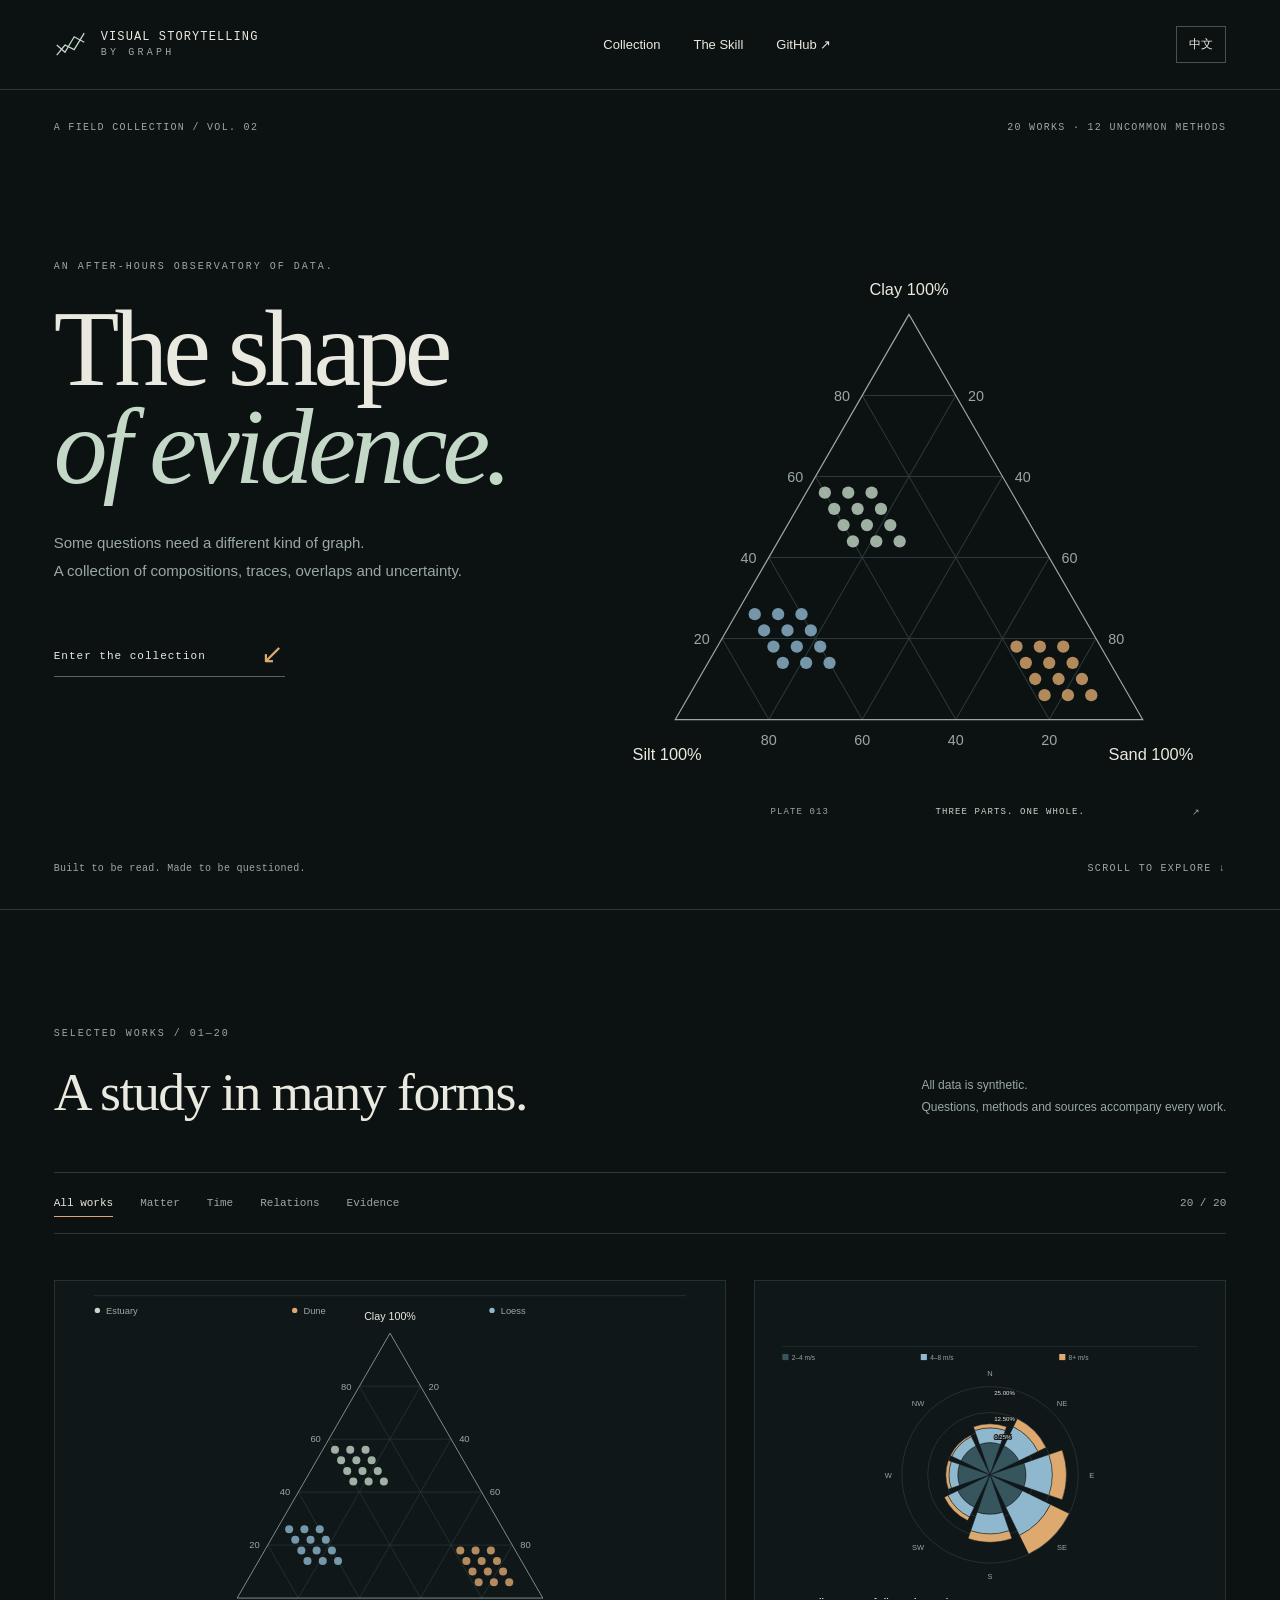
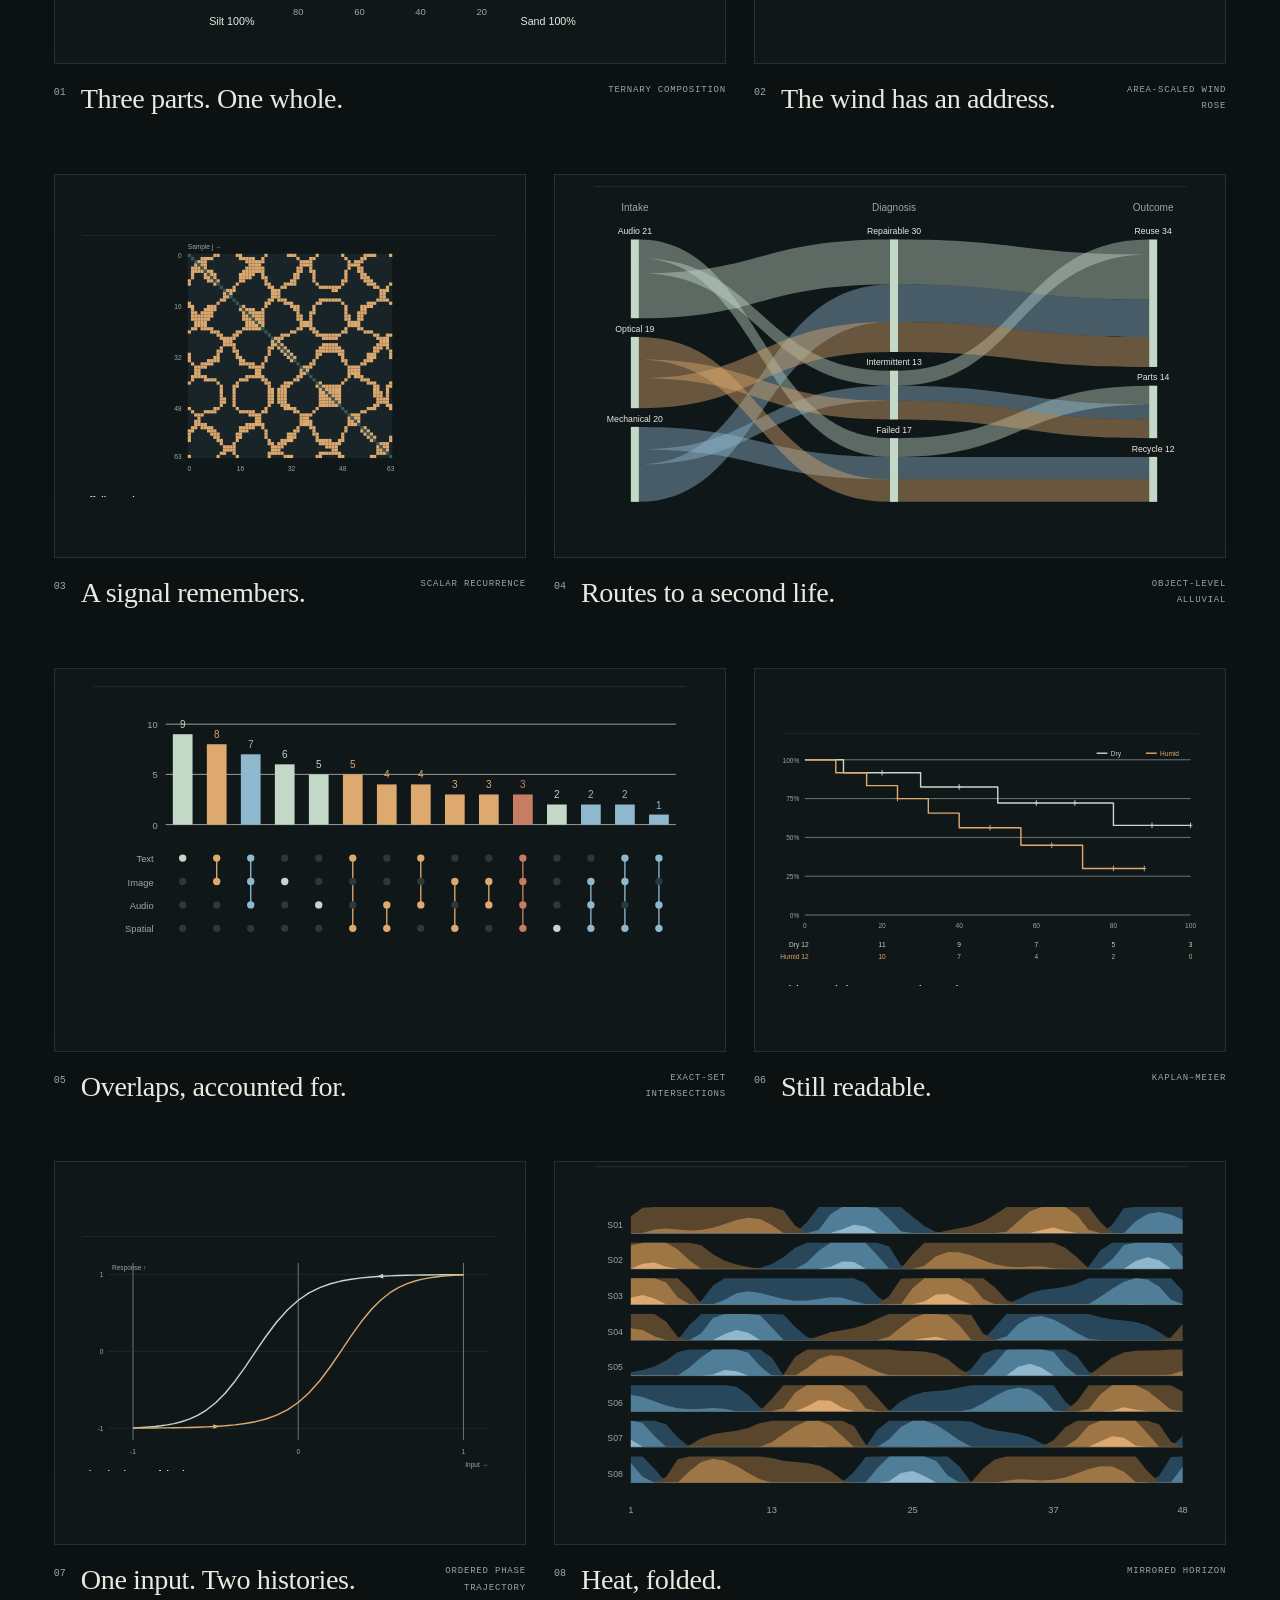
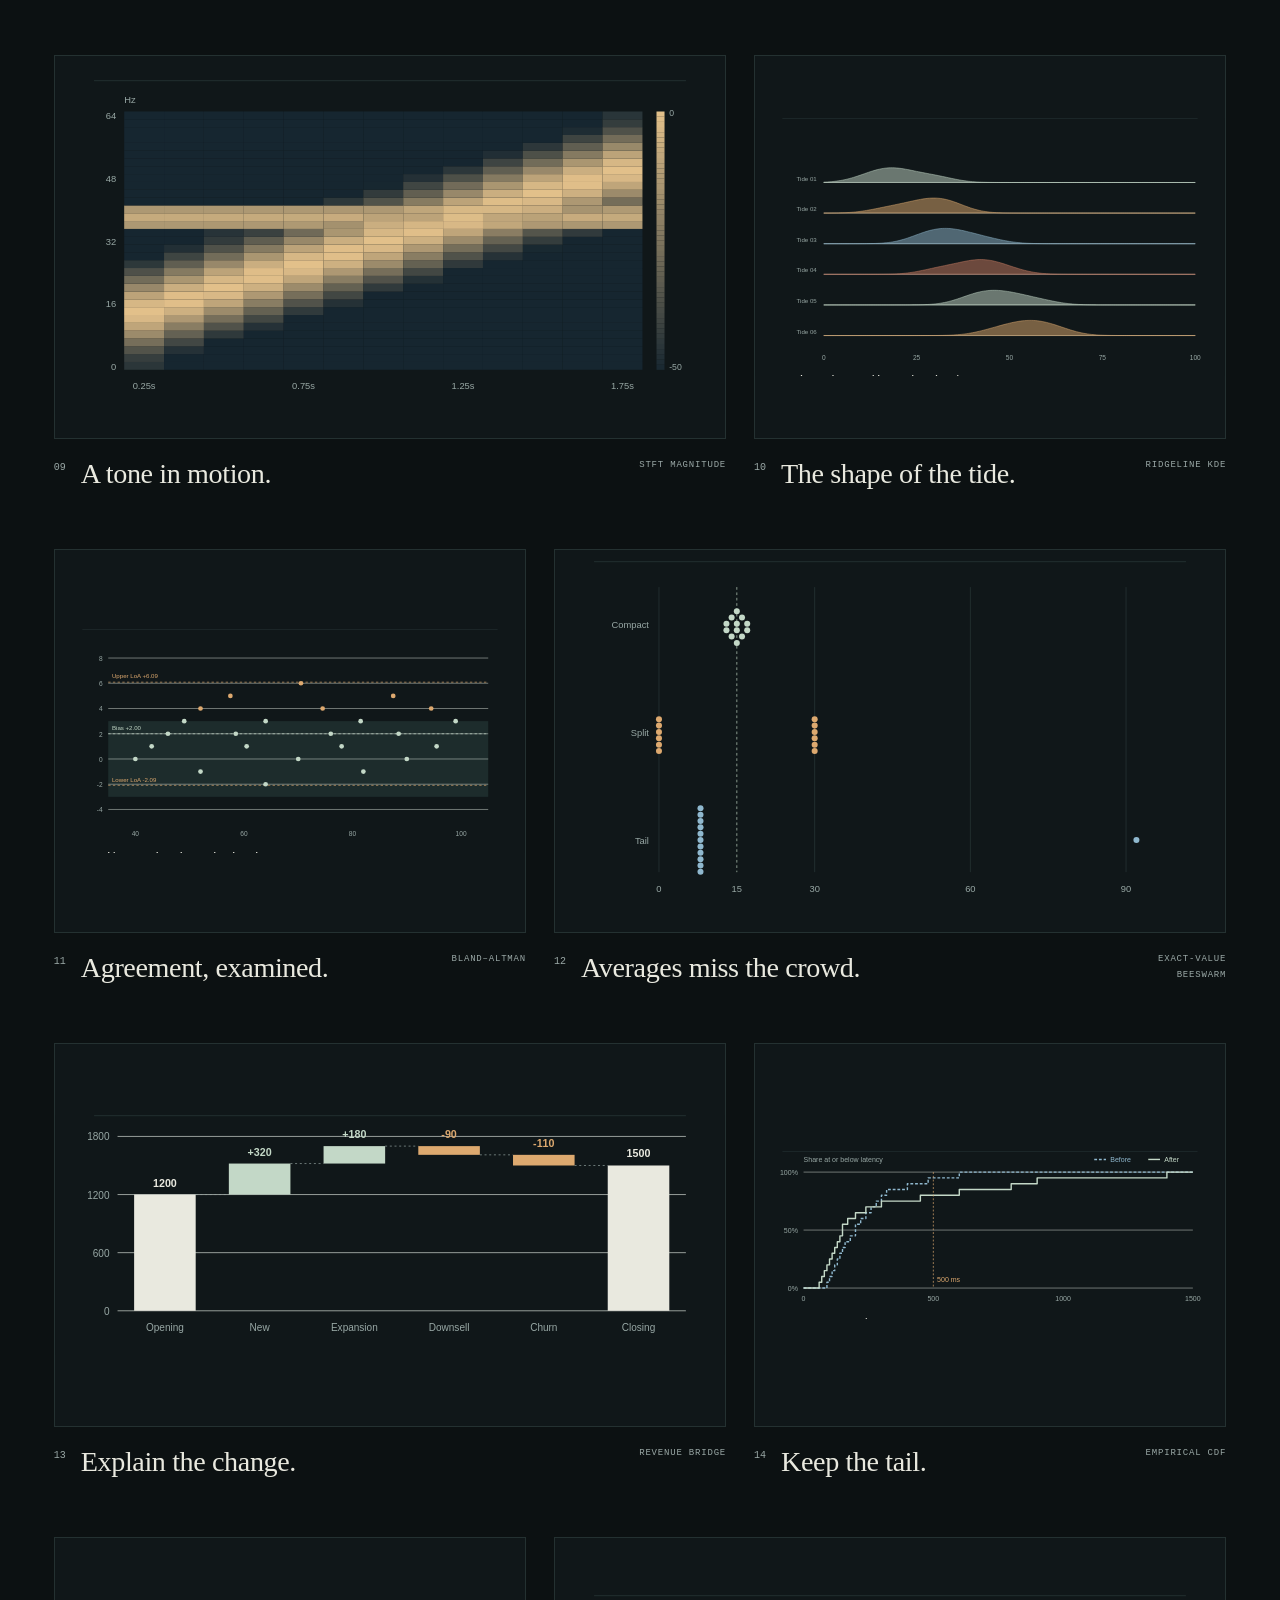
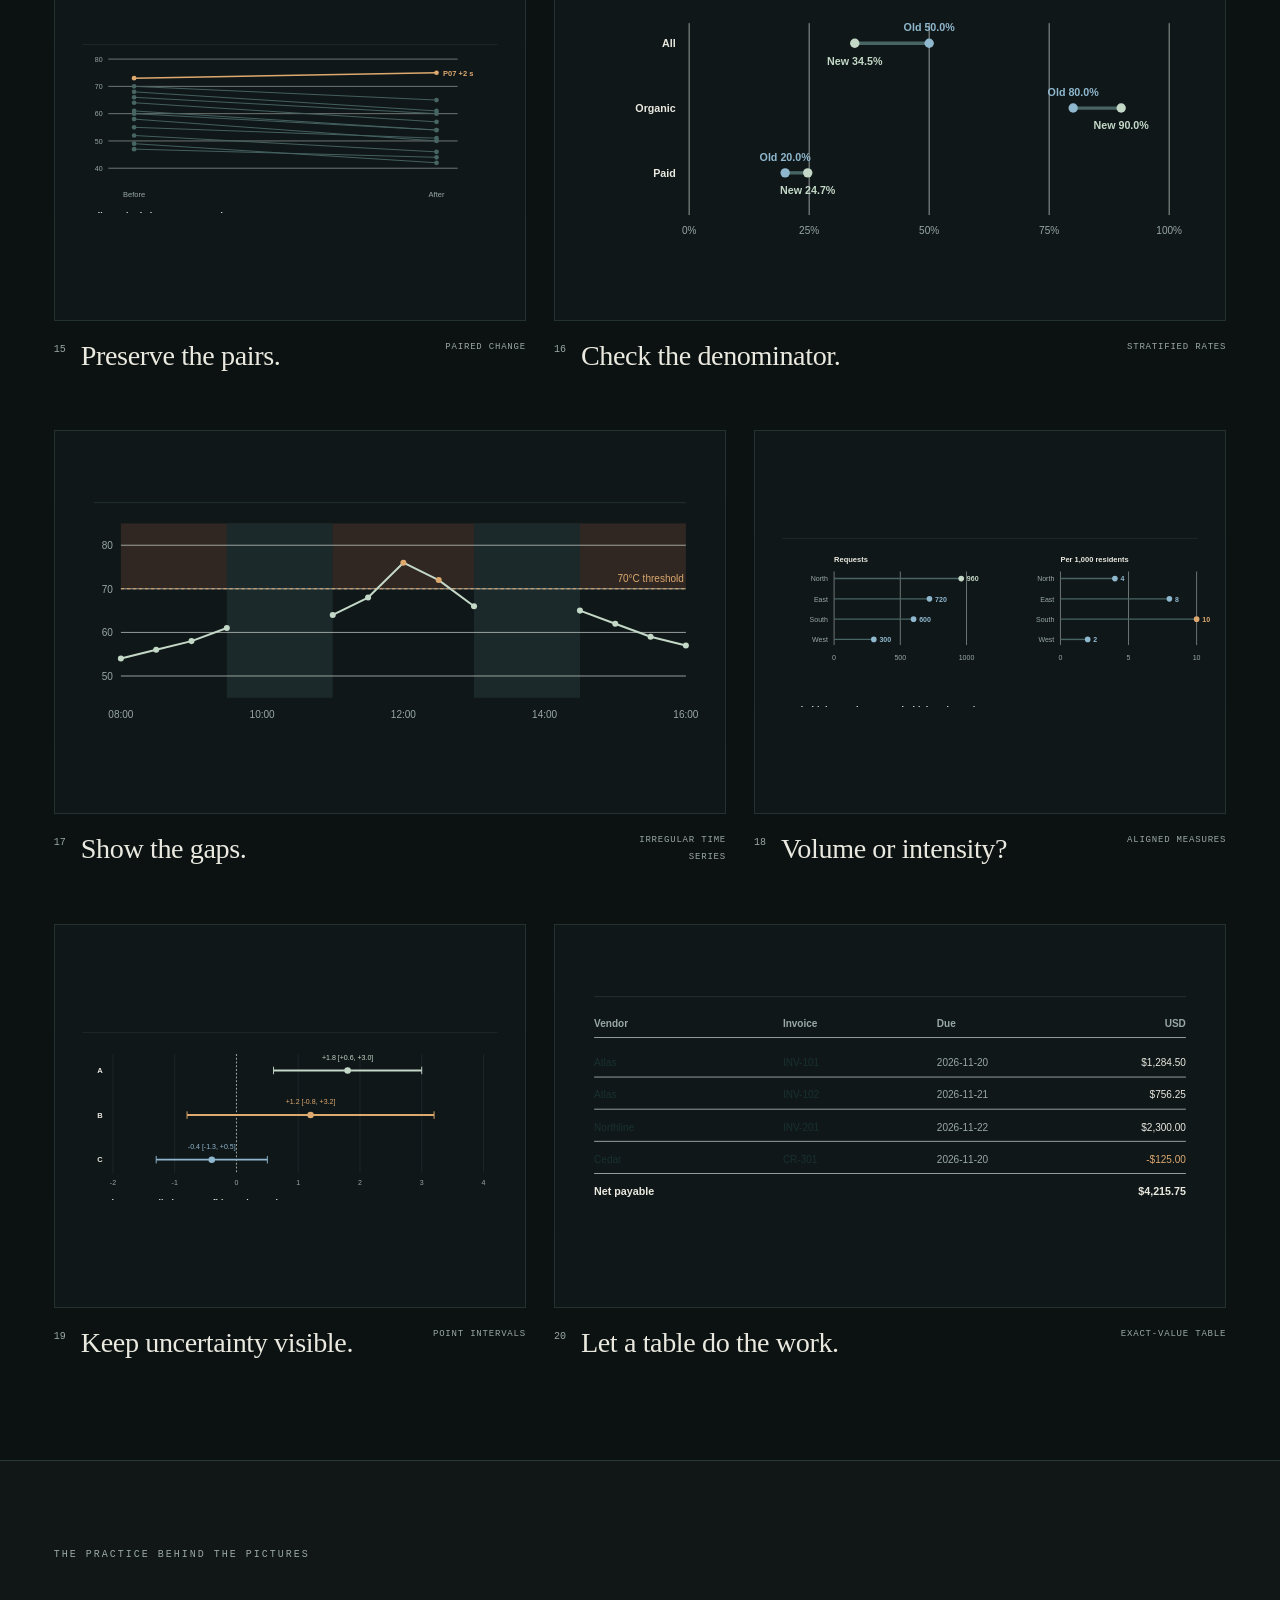
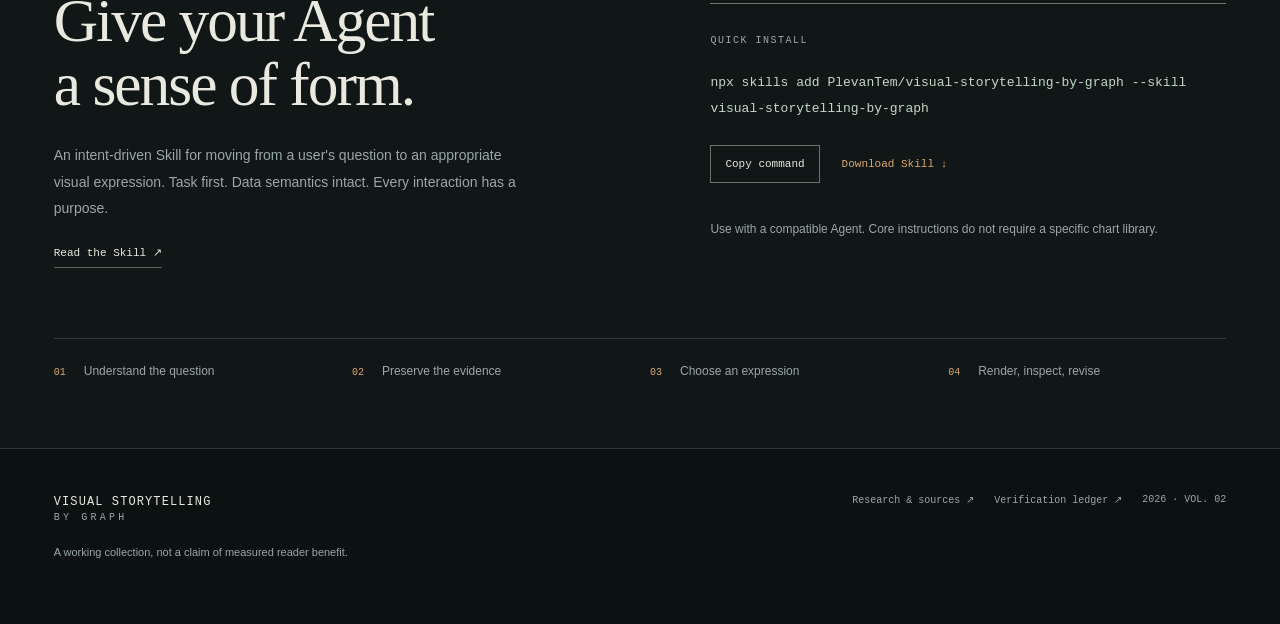
==== docs/index.html @ 5094e0cb "Create visual-storytelling-by-graph skill and immersive gallery" ====
<!doctype html>
<html lang="en">
<head>
  <meta charset="utf-8">
  <meta name="viewport" content="width=device-width,initial-scale=1">
  <meta name="theme-color" content="#0c1112">
  <meta name="description" content="An immersive collection of twenty data stories, with a reusable Agent Skill for intentional visualization.">
  <meta property="og:title" content="Visual Storytelling by Graph — The shape of evidence">
  <meta property="og:description" content="Twenty data stories. Twelve uncommon methods. An intent-driven visualization Skill for your Agent.">
  <meta property="og:type" content="website">
  <meta property="og:url" content="https://plevantem.github.io/visual-storytelling-by-graph/">
  <meta property="og:image" content="https://plevantem.github.io/visual-storytelling-by-graph/assets/social-preview.png">
  <title>Visual Storytelling by Graph — The shape of evidence</title>
  <link rel="icon" type="image/svg+xml" href="assets/mark.svg">
  <link rel="stylesheet" href="style.css">
</head>
<body>
  <a class="skip" href="#collection">Skip to collection</a>
  <header class="masthead">
    <a class="brand" href="#" aria-label="Visual Storytelling by Graph, home"><svg viewBox="0 0 36 36" aria-hidden="true"><path d="M3 29L12 18L22 23L33 5M3 18L12 26L22 9L33 15"/></svg><span>VISUAL STORYTELLING<small>BY GRAPH</small></span></a>
    <nav aria-label="Main navigation"><a href="#collection" data-i18n="collection">Collection</a><a href="#skill" data-i18n="skill">The Skill</a><a href="https://github.com/PlevanTem/visual-storytelling-by-graph" target="_blank" rel="noopener">GitHub ↗</a></nav>
    <button class="language" id="language" type="button" aria-label="Switch language">中文</button>
  </header>
  <main>
    <section class="hero" aria-labelledby="hero-title">
      <div class="hero-line"><span data-i18n="edition">A FIELD COLLECTION / VOL. 02</span><span>20 WORKS · 12 UNCOMMON METHODS</span></div>
      <div class="hero-copy"><p class="overline" data-i18n="intro">An after-hours observatory of data.</p><h1 id="hero-title"><span data-i18n="shape">The shape</span><br><em data-i18n="evidence">of evidence.</em></h1><p class="hero-description" data-i18n="heroDescription">Some questions need a different kind of graph.<br>A collection of compositions, traces, overlaps and uncertainty.</p><a class="enter" href="#collection"><span data-i18n="enter">Enter the collection</span><span aria-hidden="true">↙</span></a></div>
      <a class="hero-art" href="assets/c13-all.svg" data-open="C13" aria-label="Open the ternary composition exhibit"><img src="assets/hero.svg" alt="Three-part sediment compositions on a triangular coordinate system"><span class="hero-caption"><span>PLATE 013</span><span>THREE PARTS. ONE WHOLE.</span><span aria-hidden="true">↗</span></span></a>
      <div class="hero-bottom"><span data-i18n="heroNote">Built to be read. Made to be questioned.</span><span class="scroll-note">SCROLL TO EXPLORE ↓</span></div>
    </section>
    <section class="collection" id="collection" aria-labelledby="collection-title">
      <div class="section-heading"><div><p class="overline" data-i18n="selected">SELECTED WORKS / 01—20</p><h2 id="collection-title" data-i18n="collectionTitle">A study in many forms.</h2></div><p class="collection-note" data-i18n="synthetic">All data is synthetic.<br>Questions, methods and sources accompany every work.</p></div>
      <div class="filter-bar"><div class="filters" role="group" aria-label="Filter collection"><button type="button" data-filter="all" aria-pressed="true" data-i18n="all">All works</button><button type="button" data-filter="matter" aria-pressed="false" data-i18n="matter">Matter</button><button type="button" data-filter="time" aria-pressed="false" data-i18n="time">Time</button><button type="button" data-filter="relations" aria-pressed="false" data-i18n="relations">Relations</button><button type="button" data-filter="evidence" aria-pressed="false" data-i18n="evidenceFilter">Evidence</button></div><output id="work-count" aria-live="polite">20 / 20</output></div>
      <div class="gallery" id="gallery"><article class="work" data-id="C13"><a class="work-open" href="assets/c13-all.svg" data-open="C13" aria-label="Open Three parts. One whole."><div class="work-art"><img src="assets/c13-preview.svg" alt="Ternary composition" loading="lazy" width="1000" height="500"></div><div class="work-meta"><span class="work-number">01</span><h3 class="work-title">Three parts. One whole.</h3><span class="work-type">Ternary composition</span></div></a></article>
<article class="work" data-id="C14"><a class="work-open" href="assets/c14-all.svg" data-open="C14" aria-label="Open The wind has an address."><div class="work-art"><img src="assets/c14-preview.svg" alt="Area-scaled wind rose" loading="lazy" width="1000" height="500"></div><div class="work-meta"><span class="work-number">02</span><h3 class="work-title">The wind has an address.</h3><span class="work-type">Area-scaled wind rose</span></div></a></article>
<article class="work" data-id="C19"><a class="work-open" href="assets/c19-0-25.svg" data-open="C19" aria-label="Open A signal remembers."><div class="work-art"><img src="assets/c19-preview.svg" alt="Scalar recurrence" loading="lazy" width="1000" height="500"></div><div class="work-meta"><span class="work-number">03</span><h3 class="work-title">A signal remembers.</h3><span class="work-type">Scalar recurrence</span></div></a></article>
<article class="work" data-id="C18"><a class="work-open" href="assets/c18-all.svg" data-open="C18" aria-label="Open Routes to a second life."><div class="work-art"><img src="assets/c18-preview.svg" alt="Object-level alluvial" loading="lazy" width="1000" height="500"></div><div class="work-meta"><span class="work-number">04</span><h3 class="work-title">Routes to a second life.</h3><span class="work-type">Object-level alluvial</span></div></a></article>
<article class="work" data-id="C17"><a class="work-open" href="assets/c17-all.svg" data-open="C17" aria-label="Open Overlaps, accounted for."><div class="work-art"><img src="assets/c17-preview.svg" alt="Exact-set intersections" loading="lazy" width="1000" height="500"></div><div class="work-meta"><span class="work-number">05</span><h3 class="work-title">Overlaps, accounted for.</h3><span class="work-type">Exact-set intersections</span></div></a></article>
<article class="work" data-id="C15"><a class="work-open" href="assets/c15-all.svg" data-open="C15" aria-label="Open Still readable."><div class="work-art"><img src="assets/c15-preview.svg" alt="Kaplan–Meier" loading="lazy" width="1000" height="500"></div><div class="work-meta"><span class="work-number">06</span><h3 class="work-title">Still readable.</h3><span class="work-type">Kaplan–Meier</span></div></a></article>
<article class="work" data-id="C21"><a class="work-open" href="assets/c21-all.svg" data-open="C21" aria-label="Open One input. Two histories."><div class="work-art"><img src="assets/c21-preview.svg" alt="Ordered phase trajectory" loading="lazy" width="1000" height="500"></div><div class="work-meta"><span class="work-number">07</span><h3 class="work-title">One input. Two histories.</h3><span class="work-type">Ordered phase trajectory</span></div></a></article>
<article class="work" data-id="C20"><a class="work-open" href="assets/c20-all.svg" data-open="C20" aria-label="Open Heat, folded."><div class="work-art"><img src="assets/c20-preview.svg" alt="Mirrored horizon" loading="lazy" width="1000" height="500"></div><div class="work-meta"><span class="work-number">08</span><h3 class="work-title">Heat, folded.</h3><span class="work-type">Mirrored horizon</span></div></a></article>
<article class="work" data-id="C24"><a class="work-open" href="assets/c24-all.svg" data-open="C24" aria-label="Open A tone in motion."><div class="work-art"><img src="assets/c24-preview.svg" alt="STFT magnitude" loading="lazy" width="1000" height="500"></div><div class="work-meta"><span class="work-number">09</span><h3 class="work-title">A tone in motion.</h3><span class="work-type">STFT magnitude</span></div></a></article>
<article class="work" data-id="C22"><a class="work-open" href="assets/c22-5.svg" data-open="C22" aria-label="Open The shape of the tide."><div class="work-art"><img src="assets/c22-preview.svg" alt="Ridgeline KDE" loading="lazy" width="1000" height="500"></div><div class="work-meta"><span class="work-number">10</span><h3 class="work-title">The shape of the tide.</h3><span class="work-type">Ridgeline KDE</span></div></a></article>
<article class="work" data-id="C16"><a class="work-open" href="assets/c16-all.svg" data-open="C16" aria-label="Open Agreement, examined."><div class="work-art"><img src="assets/c16-preview.svg" alt="Bland–Altman" loading="lazy" width="1000" height="500"></div><div class="work-meta"><span class="work-number">11</span><h3 class="work-title">Agreement, examined.</h3><span class="work-type">Bland–Altman</span></div></a></article>
<article class="work" data-id="C23"><a class="work-open" href="assets/c23-all.svg" data-open="C23" aria-label="Open Averages miss the crowd."><div class="work-art"><img src="assets/c23-preview.svg" alt="Exact-value beeswarm" loading="lazy" width="1000" height="500"></div><div class="work-meta"><span class="work-number">12</span><h3 class="work-title">Averages miss the crowd.</h3><span class="work-type">Exact-value beeswarm</span></div></a></article>
<article class="work" data-id="C01"><a class="work-open" href="assets/c01-all.svg" data-open="C01" aria-label="Open Explain the change."><div class="work-art"><img src="assets/c01-preview.svg" alt="Revenue bridge" loading="lazy" width="1000" height="500"></div><div class="work-meta"><span class="work-number">13</span><h3 class="work-title">Explain the change.</h3><span class="work-type">Revenue bridge</span></div></a></article>
<article class="work" data-id="C02"><a class="work-open" href="assets/c02-all.svg" data-open="C02" aria-label="Open Keep the tail."><div class="work-art"><img src="assets/c02-preview.svg" alt="Empirical CDF" loading="lazy" width="1000" height="500"></div><div class="work-meta"><span class="work-number">14</span><h3 class="work-title">Keep the tail.</h3><span class="work-type">Empirical CDF</span></div></a></article>
<article class="work" data-id="C03"><a class="work-open" href="assets/c03-all.svg" data-open="C03" aria-label="Open Preserve the pairs."><div class="work-art"><img src="assets/c03-preview.svg" alt="Paired change" loading="lazy" width="1000" height="500"></div><div class="work-meta"><span class="work-number">15</span><h3 class="work-title">Preserve the pairs.</h3><span class="work-type">Paired change</span></div></a></article>
<article class="work" data-id="C04"><a class="work-open" href="assets/c04-all.svg" data-open="C04" aria-label="Open Check the denominator."><div class="work-art"><img src="assets/c04-preview.svg" alt="Stratified rates" loading="lazy" width="1000" height="500"></div><div class="work-meta"><span class="work-number">16</span><h3 class="work-title">Check the denominator.</h3><span class="work-type">Stratified rates</span></div></a></article>
<article class="work" data-id="C05"><a class="work-open" href="assets/c05-all.svg" data-open="C05" aria-label="Open Show the gaps."><div class="work-art"><img src="assets/c05-preview.svg" alt="Irregular time series" loading="lazy" width="1000" height="500"></div><div class="work-meta"><span class="work-number">17</span><h3 class="work-title">Show the gaps.</h3><span class="work-type">Irregular time series</span></div></a></article>
<article class="work" data-id="C06"><a class="work-open" href="assets/c06-all.svg" data-open="C06" aria-label="Open Volume or intensity?"><div class="work-art"><img src="assets/c06-preview.svg" alt="Aligned measures" loading="lazy" width="1000" height="500"></div><div class="work-meta"><span class="work-number">18</span><h3 class="work-title">Volume or intensity?</h3><span class="work-type">Aligned measures</span></div></a></article>
<article class="work" data-id="C07"><a class="work-open" href="assets/c07-all.svg" data-open="C07" aria-label="Open Keep uncertainty visible."><div class="work-art"><img src="assets/c07-preview.svg" alt="Point intervals" loading="lazy" width="1000" height="500"></div><div class="work-meta"><span class="work-number">19</span><h3 class="work-title">Keep uncertainty visible.</h3><span class="work-type">Point intervals</span></div></a></article>
<article class="work" data-id="C08"><a class="work-open" href="assets/c08-all.svg" data-open="C08" aria-label="Open Let a table do the work."><div class="work-art"><img src="assets/c08-preview.svg" alt="Exact-value table" loading="lazy" width="1000" height="500"></div><div class="work-meta"><span class="work-number">20</span><h3 class="work-title">Let a table do the work.</h3><span class="work-type">Exact-value table</span></div></a></article></div>
      <noscript><style>.filter-bar,.language,#copy-install{display:none}</style><p>Open any work to view its standalone SVG. Interactive exhibition controls require JavaScript.</p></noscript>
    </section>
    <section class="skill-section" id="skill" aria-labelledby="skill-title">
      <p class="overline">THE PRACTICE BEHIND THE PICTURES</p>
      <div class="skill-layout"><div><h2 id="skill-title" data-i18n="skillTitle">Give your Agent<br>a sense of form.</h2><p data-i18n="skillDescription">An intent-driven Skill for moving from a user's question to an appropriate visual expression. Task first. Data semantics intact. Every interaction has a purpose.</p><a class="text-link" href="https://github.com/PlevanTem/visual-storytelling-by-graph/blob/main/SKILL.md" data-i18n="readSkill">Read the Skill ↗</a></div><div class="installation"><span class="install-label" data-i18n="quickInstall">QUICK INSTALL</span><code id="install-command">npx skills add PlevanTem/visual-storytelling-by-graph --skill visual-storytelling-by-graph</code><div class="install-actions"><button id="copy-install" type="button" data-i18n="copy">Copy command</button><a href="https://github.com/PlevanTem/visual-storytelling-by-graph/archive/refs/heads/main.zip" download data-i18n="download">Download Skill ↓</a></div><output id="copy-status" aria-live="polite"></output><p class="install-note" data-i18n="installNote">Use with a compatible Agent. Core instructions do not require a specific chart library.</p></div></div>
      <div class="practice"><span><b>01</b><span data-i18n="step1">Understand the question</span></span><span><b>02</b><span data-i18n="step2">Preserve the evidence</span></span><span><b>03</b><span data-i18n="step3">Choose an expression</span></span><span><b>04</b><span data-i18n="step4">Render, inspect, revise</span></span></div>
    </section>
  </main>
  <footer class="footer"><div><a class="brand" href="#"><span>VISUAL STORYTELLING<small>BY GRAPH</small></span></a><p data-i18n="footerNote">A working collection, not a claim of measured reader benefit.</p></div><div class="footer-links"><a href="https://github.com/PlevanTem/visual-storytelling-by-graph/blob/main/references/sources.md" data-i18n="sources">Research & sources ↗</a><a href="https://github.com/PlevanTem/visual-storytelling-by-graph/blob/main/verification/REPORT.md" data-i18n="verification">Verification ledger ↗</a><span>2026 · VOL. 02</span></div></footer>
  <dialog id="exhibit" aria-labelledby="exhibit-heading">
    <div class="exhibit-shell"><header class="exhibit-top"><div><span id="exhibit-number">01 / 20</span><h2 id="exhibit-heading">Exhibit</h2></div><div class="viewer-actions"><button id="previous" type="button" aria-label="Previous work">←</button><button id="next" type="button" aria-label="Next work">→</button><button id="toggle-info" type="button" aria-expanded="false" aria-controls="exhibit-info" data-i18n="readWork">Read the work</button><button id="close-exhibit" type="button" aria-label="Close exhibit">×</button></div></header><div class="exhibit-content"><div class="exhibit-stage"><div class="state-controls" id="state-controls" role="group" aria-label="Chart parameters"></div><figure id="exhibit-figure"><picture><source id="exhibit-mobile" media="(max-width: 600px)"><img id="exhibit-image" alt=""></picture><figcaption id="state-summary" aria-live="polite"></figcaption></figure><div class="exhibit-links"><a id="download-svg" download data-i18n="export">Download current SVG ↓</a><a id="download-data" download data-i18n="rawData">Source data ↗</a><span class="keyboard-note">← / → &nbsp; ESC</span></div></div><aside id="exhibit-info" hidden><p class="overline" data-i18n="question">THE QUESTION</p><p id="work-question"></p><p class="overline" data-i18n="why">WHY THIS EXPRESSION</p><p id="work-why"></p><p class="overline" data-i18n="boundary">READ WITH CARE</p><p id="work-boundary"></p><a id="method-link" target="_blank" rel="noopener" data-i18n="method">Method & evidence ↗</a></aside></div></div>
  </dialog>
  <script src="collection.js"></script><script src="app.js"></script>
</body></html>
---- docs/style.css ----
@charset "UTF-8";
:root{--bg:#0c1112;--surface:#101719;--line:#2c3939;--ink:#e9e9df;--muted:#9aa8a6;--accent:#c3d8c7;--gold:#dda96f;--sans:"Segoe UI","Microsoft YaHei",sans-serif;--serif:Georgia,"Times New Roman",serif;--mono:Consolas,"Courier New",monospace}*{box-sizing:border-box}html{scroll-behavior:smooth;scroll-padding-top:105px}body{margin:0;background:var(--bg);color:var(--ink);font-family:var(--sans);-webkit-font-smoothing:antialiased}a{color:inherit;text-decoration:none}button{font:inherit;color:inherit;cursor:pointer}button,a{-webkit-tap-highlight-color:transparent}button{border:0;border-radius:0;background:none}a:focus-visible,button:focus-visible{outline:2px solid var(--gold);outline-offset:6px}::selection{background:#dda96f;color:#0c1112}.skip{position:fixed;top:-100px;left:20px;z-index:99;background:var(--ink);color:var(--bg);padding:12px}.skip:focus{top:10px}.masthead{height:90px;padding:0 4.2vw;display:flex;align-items:center;justify-content:space-between;gap:25px;border-bottom:1px solid var(--line);background:rgba(12,17,18,.95);position:relative;z-index:5}.brand{display:flex;align-items:center;gap:14px;font-family:var(--mono);font-size:12px;line-height:1.45;letter-spacing:1.1px}.brand small{display:block;font-size:10px;letter-spacing:3.2px;color:var(--muted)}.brand svg{width:33px;height:36px;fill:none;stroke:var(--accent);stroke-width:1.4}.masthead nav{display:flex;gap:33px;font-size:13px}.masthead nav a:hover,.language:hover{color:var(--gold)}.language{font-family:var(--mono);font-size:12px;border:1px solid #455250;padding:9px 12px}.hero{min-height:820px;height:calc(100svh - 90px);max-height:1100px;position:relative;overflow:hidden;padding:32px 4.2vw 35px;isolation:isolate;border-bottom:1px solid var(--line)}.hero-line,.hero-bottom{display:flex;align-items:center;justify-content:space-between;font-family:var(--mono);font-size:10px;letter-spacing:1.3px;color:var(--muted);position:relative;z-index:2}.hero-copy{position:relative;padding-top:125px;z-index:2;width:57%;pointer-events:none}.hero-copy a{pointer-events:auto}.overline{font:10px/1.8 var(--mono);letter-spacing:2px;color:var(--muted);text-transform:uppercase;margin:0 0 24px}.hero-copy h1{font-family:var(--serif);font-size:clamp(76px,8.4vw,145px);line-height:.91;font-weight:400;letter-spacing:-5px;margin:24px 0 33px}.hero-copy h1 em{font-weight:400;color:var(--accent)}.hero-description{font-size:15px;line-height:1.9;color:var(--muted);max-width:470px}.enter{margin-top:35px;font-family:var(--mono);font-size:11px;letter-spacing:1px;display:inline-flex;align-items:center;gap:55px;border-bottom:1px solid #53645d;padding:12px 0}.enter span:last-child{font-size:27px;line-height:.6;color:var(--gold)}.hero-art{position:absolute;width:60%;height:83%;right:-1%;top:10%;padding:0;z-index:1}.hero-art img{display:block;width:100%;height:100%;object-fit:contain;transition:filter .6s}.hero-art:hover img{filter:brightness(1.14)}.hero-caption{position:absolute;bottom:5%;left:32%;right:12%;display:flex;justify-content:space-between;gap:12px;font:9px var(--mono);letter-spacing:1.1px;color:var(--muted)}.hero-caption span:nth-child(2){color:var(--accent)}.hero-bottom{position:absolute;bottom:35px;left:4.2vw;right:4.2vw}.hero-bottom span:first-child{letter-spacing:.3px}.collection{padding:115px 4.2vw 100px}.section-heading{display:flex;justify-content:space-between;gap:30px;align-items:end;margin-bottom:50px}.section-heading h2{font:400 clamp(38px,4.2vw,64px)/1.1 var(--serif);letter-spacing:-1.5px;margin:0}.section-heading .overline{margin-bottom:20px}.collection-note{font-size:12px;line-height:1.9;color:var(--muted);margin:0 0 3px;max-width:330px}.filter-bar{border-top:1px solid var(--line);border-bottom:1px solid var(--line);display:flex;align-items:center;justify-content:space-between;padding:17px 0;margin-bottom:46px;gap:20px}.filters{display:flex;gap:27px}.filters button{padding:7px 0;font-family:var(--mono);font-size:11px;color:var(--muted)}.filters button[aria-pressed=true]{color:var(--ink);box-shadow:0 1px var(--gold)}#work-count{font:11px var(--mono);color:var(--muted);white-space:nowrap}.gallery{display:grid;grid-template-columns:repeat(12,minmax(0,1fr));gap:58px 28px}.work{grid-column:span 5;min-width:0}.work:nth-child(4n+1),.work:nth-child(4n+4){grid-column:span 7}.work[hidden]{display:none}.work.filtered{grid-column:span 6}.work-open{padding:0;text-align:left;display:block;width:100%}.work-art{height:clamp(270px,30vw,440px);display:flex;align-items:center;justify-content:center;overflow:hidden;background:var(--surface);position:relative;border:1px solid #243131;transition:border-color .25s}.work-open:hover .work-art{border-color:#70877b}.work-art img{width:100%;height:100%;object-fit:contain;display:block;transition:transform .7s cubic-bezier(.2,.7,.2,1)}.work-open:hover .work-art img{transform:scale(1.025)}.work-art::after{content:'↗';position:absolute;right:18px;bottom:15px;font-size:20px;color:var(--muted);opacity:0;transition:opacity .2s}.work-open:hover .work-art::after{opacity:1}.work-meta{display:flex;gap:15px;justify-content:space-between;align-items:start;margin-top:18px}.work-number{font:10px/1.7 var(--mono);color:var(--muted);padding-top:2px}.work-title{font:400 clamp(22px,2.2vw,33px)/1.2 var(--serif);letter-spacing:-.4px;margin:0;flex:1}.work-type{font:9px/1.8 var(--mono);text-transform:uppercase;letter-spacing:.8px;color:var(--muted);max-width:120px;text-align:right}.skill-section{border-top:1px solid var(--line);padding:85px 4.2vw 70px;background:#101716}.skill-layout{display:grid;grid-template-columns:1fr 1fr;gap:11vw}.skill-layout h2{font:400 clamp(42px,4.8vw,72px)/1.05 var(--serif);letter-spacing:-2px;margin:0 0 25px}.skill-layout p{font-size:14px;color:var(--muted);line-height:1.9;max-width:480px}.text-link{display:inline-block;font:11px var(--mono);border-bottom:1px solid #53645d;padding-bottom:8px;margin-top:10px}.installation{border-top:1px solid #64766d;padding-top:25px;align-self:center;min-width:0}.install-label{font:10px var(--mono);letter-spacing:1.5px;color:var(--muted)}.installation code{display:block;font:13px/2 var(--mono);overflow-wrap:anywhere;color:var(--accent);padding:23px 0}.install-actions{display:flex;gap:22px;align-items:center;font:11px var(--mono)}.install-actions button{border:1px solid #64766d;padding:12px 14px}.install-actions a{color:var(--gold)}#copy-status{display:block;min-height:24px;font-size:12px;color:var(--gold);padding-top:9px}.installation .install-note{font-size:12px;line-height:1.8}.practice{display:grid;grid-template-columns:repeat(4,1fr);gap:20px;margin-top:70px;border-top:1px solid var(--line);padding-top:25px}.practice>span{font-size:12px;display:flex;align-items:baseline;gap:18px;color:var(--muted)}.practice b{font:10px var(--mono);color:var(--gold)}.footer{border-top:1px solid var(--line);padding:45px 4.2vw 55px;display:flex;justify-content:space-between;gap:30px}.footer p{font-size:11px;color:var(--muted);margin-top:20px}.footer-links{display:flex;flex-wrap:wrap;align-items:start;gap:20px;font:10px var(--mono);color:var(--muted)}dialog{inset:0;margin:0;padding:0;width:100vw;max-width:none;height:100dvh;max-height:none;border:0;color:var(--ink);background:#0c1112}dialog::backdrop{background:#050909}.modal-open{overflow:hidden}.exhibit-shell{height:100%;display:flex;flex-direction:column}.exhibit-top{height:86px;flex-shrink:0;display:flex;justify-content:space-between;align-items:center;gap:20px;padding:15px 30px;border-bottom:1px solid var(--line)}.exhibit-top>div:first-child{display:flex;gap:20px;align-items:center;min-width:0}#exhibit-number{font:10px var(--mono);color:var(--muted);white-space:nowrap}#exhibit-heading{font:400 15px var(--mono);margin:0;white-space:nowrap;overflow:hidden;text-overflow:ellipsis}.viewer-actions{display:flex;gap:6px;align-items:center;flex-shrink:0}.viewer-actions button{padding:10px 12px;font-size:20px}#toggle-info{font:11px var(--mono);border:1px solid #455250;margin:0 15px;padding:11px 15px}#close-exhibit{font-size:31px;line-height:1}.exhibit-content{display:flex;flex:1;min-height:0;overflow:hidden}.exhibit-stage{flex:1;min-width:0;overflow:auto;padding:18px 30px 24px;display:flex;flex-direction:column;align-items:center}.state-controls{min-height:38px;display:flex;gap:10px;justify-content:center;flex-wrap:wrap;align-items:center}.state-controls button{font:11px var(--mono);border:1px solid #455250;padding:8px 13px;color:var(--muted)}.state-controls button[aria-pressed=true]{border-color:var(--accent);color:var(--accent)}#exhibit-figure{margin:0;max-width:1120px;width:100%;flex:1;min-height:0;display:flex;flex-direction:column;align-items:center;justify-content:center}#exhibit-figure picture{width:100%;display:flex;justify-content:center;flex:1;min-height:0}#exhibit-image{width:100%;height:100%;object-fit:contain;min-height:0;max-height:calc(100dvh - 245px)}#state-summary{font-size:12px;color:var(--muted);line-height:1.7;text-align:center;margin:10px 0 0;min-height:20px}.exhibit-links{width:100%;max-width:1120px;display:flex;justify-content:center;gap:27px;padding-top:15px;font:10px var(--mono)}.exhibit-links a{color:var(--accent)}.exhibit-links a[aria-disabled=true]{opacity:.35;pointer-events:none}.keyboard-note{color:var(--muted)}#exhibit-info{width:320px;flex-shrink:0;overflow:auto;padding:35px 28px;border-left:1px solid var(--line);font-size:13px;line-height:1.9;background:#101716}#exhibit-info .overline{font-size:9px;margin:24px 0 10px;color:var(--gold)}#exhibit-info .overline:first-child{margin-top:0}#exhibit-info p:not(.overline){color:#c3cdca;margin:0}#method-link{display:inline-block;margin-top:30px;font:11px var(--mono);border-bottom:1px solid #53645d;padding-bottom:8px}html[lang=zh-CN] .hero-copy h1{font-family:var(--serif),"Microsoft YaHei";font-size:clamp(66px,7vw,115px);line-height:1.15;letter-spacing:-3px}html[lang=zh-CN] .work-title{font-family:var(--sans);font-size:23px}html[lang=zh-CN] .skill-layout h2{font-family:var(--sans);font-size:52px;line-height:1.2}
@media(min-width:1800px){.hero-art{right:2%;width:55%}.hero-copy{padding-top:150px}.hero-description{font-size:17px}}
@media(max-width:1000px){.masthead{height:78px}.hero{min-height:760px;height:auto;padding-top:25px}.hero-copy{padding-top:100px;width:65%}.hero-art{right:-13%;width:70%;top:12%}.hero-copy h1{font-size:88px}.hero-description{font-size:13px;max-width:340px}.hero-caption{left:35%;right:20%;font-size:8px}.collection{padding-top:75px}.section-heading{align-items:start}.section-heading h2{max-width:450px}.collection-note{font-size:11px;max-width:230px}.work-title{font-size:25px}.work-type{max-width:90px;font-size:8px}.work-art{height:320px}.skill-layout{gap:6vw}.skill-layout h2{font-size:51px}.exhibit-top{padding:12px 20px}#exhibit-info{width:285px}}
@media(max-width:680px){html{scroll-padding-top:30px}.masthead{height:78px;padding:0 20px;gap:15px}.brand{font-size:9px;letter-spacing:.8px;gap:9px}.brand svg{width:25px}.brand small{font-size:8px}.masthead nav{gap:20px;font-size:11px}.masthead nav a:first-child,.masthead nav a:nth-child(2){display:none}.language{font-size:10px;padding:8px}.hero{height:auto;min-height:850px;max-height:none;padding:25px 20px 30px}.hero-line{font-size:8px;letter-spacing:.8px}.hero-line span:last-child{display:none}.hero-copy{padding-top:58px;width:100%}.overline{font-size:9px;letter-spacing:1.4px}.hero-copy h1{font-size:clamp(64px,13vw,87px);letter-spacing:-3px;margin:20px 0 23px}.hero-copy .overline{margin-bottom:15px}.hero-description{font-size:12px;max-width:290px;line-height:1.8}.enter{margin-top:17px;font-size:10px;gap:35px}.hero-art{top:420px;right:-8%;width:105%;height:340px}.hero-caption{bottom:6%;left:25%;right:16%;font-size:7px}.hero-bottom{bottom:24px;left:20px;right:20px;font-size:8px}.scroll-note{display:none}.collection{padding:62px 20px 65px}.section-heading{display:block;margin-bottom:30px}.section-heading h2{font-size:41px;letter-spacing:-1.3px}.collection-note{margin-top:20px;max-width:none;font-size:11px}.filter-bar{padding:12px 0;margin-bottom:28px;gap:12px}.filters{gap:19px;overflow-x:auto}.filters button{font-size:10px;white-space:nowrap}.filters button:last-child{margin-right:6px}#work-count{font-size:9px}.gallery{display:block}.work,.work.filtered{margin-bottom:34px}.work-art{height:290px}.work:nth-child(3n+1) .work-art{height:350px}.work-meta{margin-top:13px;gap:12px}.work-title{font-size:25px}.work-type{font-size:8px;max-width:100px}.work-number{font-size:9px}.skill-section{padding:55px 20px 45px}.skill-layout{display:block}.skill-layout h2{font-size:48px;letter-spacing:-1.6px}.skill-layout p{font-size:13px}.installation{margin-top:45px}.installation code{font-size:12px}.install-actions{font-size:10px;gap:18px}.practice{grid-template-columns:1fr 1fr;margin-top:40px;gap:25px}.practice>span{font-size:11px;gap:10px}.footer{padding:35px 20px;display:block}.footer-links{margin-top:30px;font-size:9px;gap:18px}.footer p{font-size:10px;line-height:1.8}.exhibit-top{height:73px;padding:12px 14px;gap:7px}.exhibit-top>div:first-child{display:block;max-width:160px}#exhibit-number{font-size:9px}#exhibit-heading{font-size:11px;margin-top:7px}.viewer-actions{gap:0}.viewer-actions button{padding:9px;font-size:18px}#toggle-info{font-size:9px;margin:0 3px;padding:9px}#close-exhibit{font-size:27px}.exhibit-content{display:block;position:relative;overflow:auto}.exhibit-stage{min-height:100%;padding:14px 8px 20px;overflow:visible}.state-controls{gap:6px;min-height:35px}.state-controls button{font-size:9px;padding:7px 9px}#exhibit-figure{flex:initial;min-height:0;margin-top:12px}#exhibit-figure picture{flex:initial;display:block}#exhibit-image{display:block;height:auto;max-height:none}#state-summary{font-size:11px;padding:0 16px;margin-top:12px}.exhibit-links{font-size:9px;gap:17px;flex-wrap:wrap;padding-top:20px}.keyboard-note{display:none}#exhibit-info{position:absolute;inset:0 0 0 auto;width:100%;height:100%;padding:26px 25px;border:0;z-index:2}html[lang=zh-CN] .hero-copy h1{font-size:72px;line-height:1.12}html[lang=zh-CN] .work-title{font-size:21px}html[lang=zh-CN] .skill-layout h2{font-size:43px}}
@media(prefers-reduced-motion:reduce){html{scroll-behavior:auto}*{transition:none!important;animation:none!important}}
@media print{.masthead,.hero,.filter-bar,.skill-section,.footer,dialog{display:none}.collection{padding:0}.gallery{display:block}.work{break-inside:avoid;margin:0 0 20px}.work-art{height:400px}body{background:var(--bg);print-color-adjust:exact}}
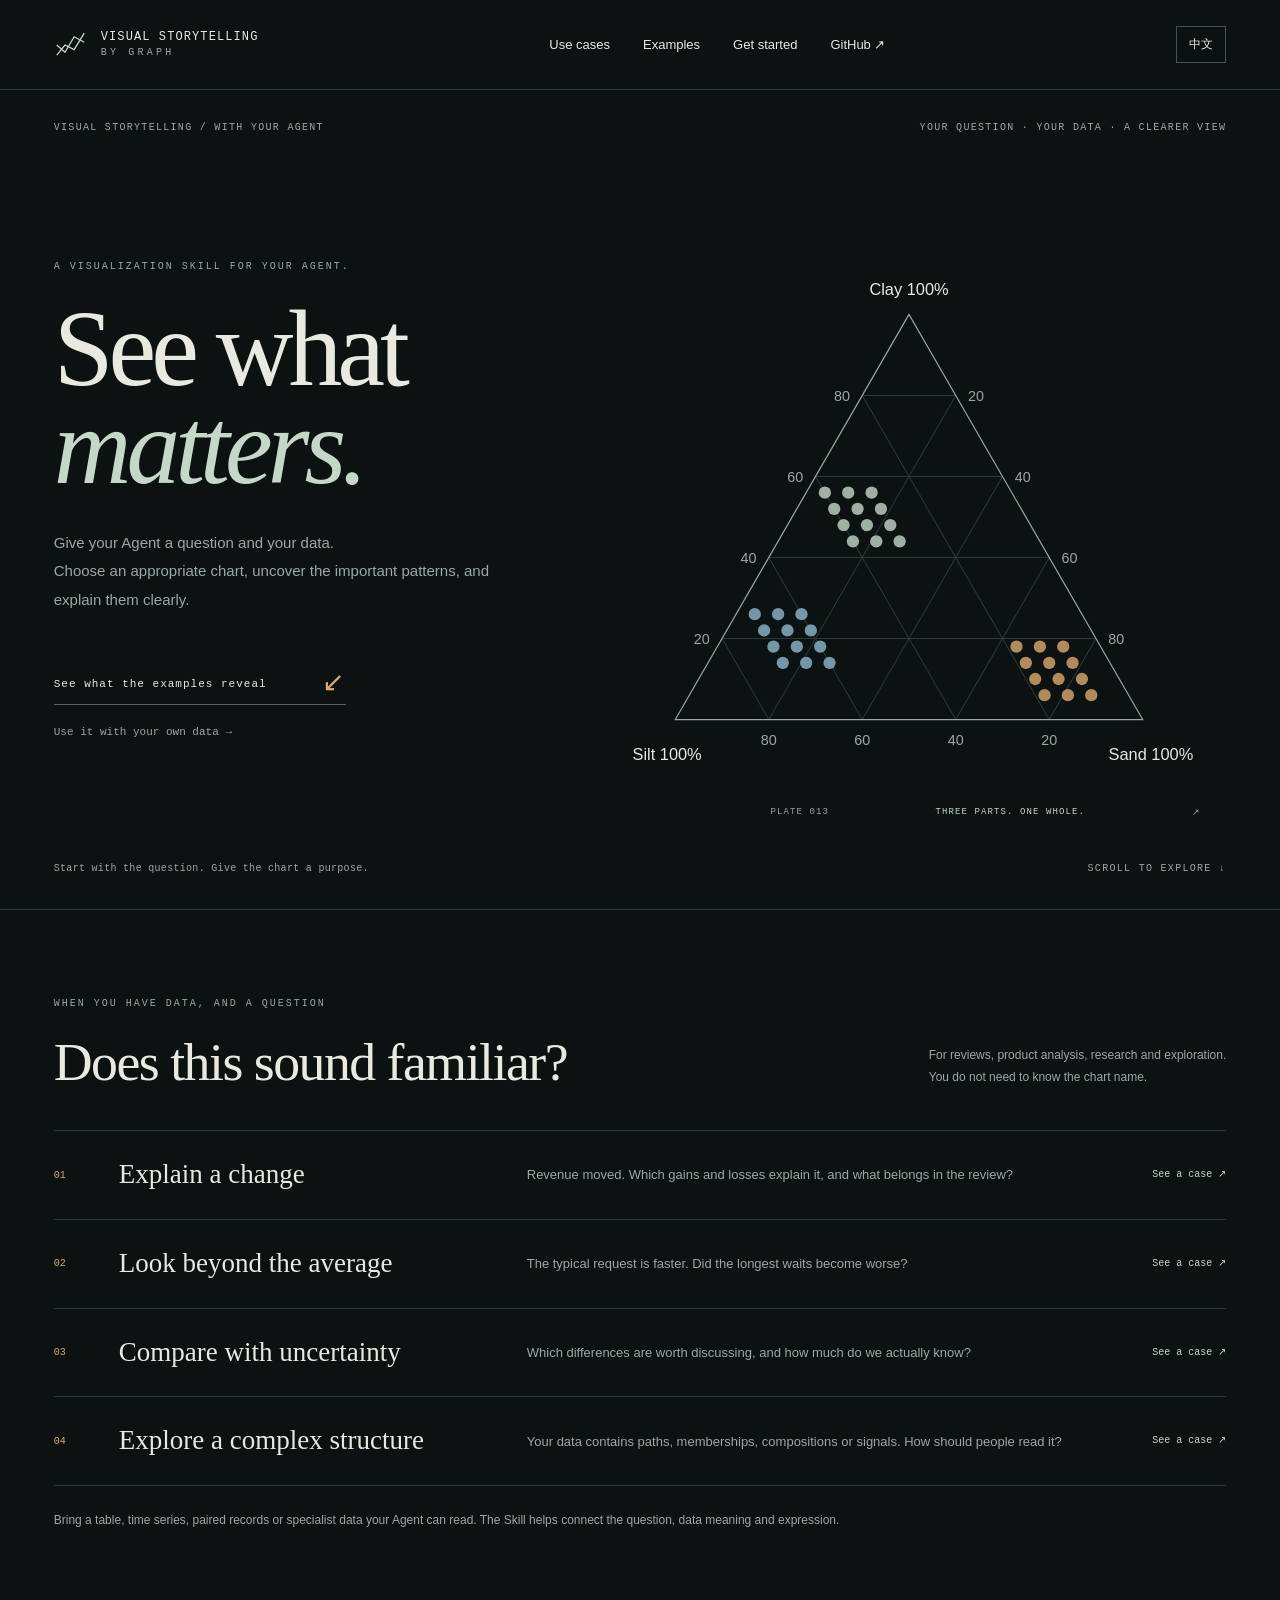
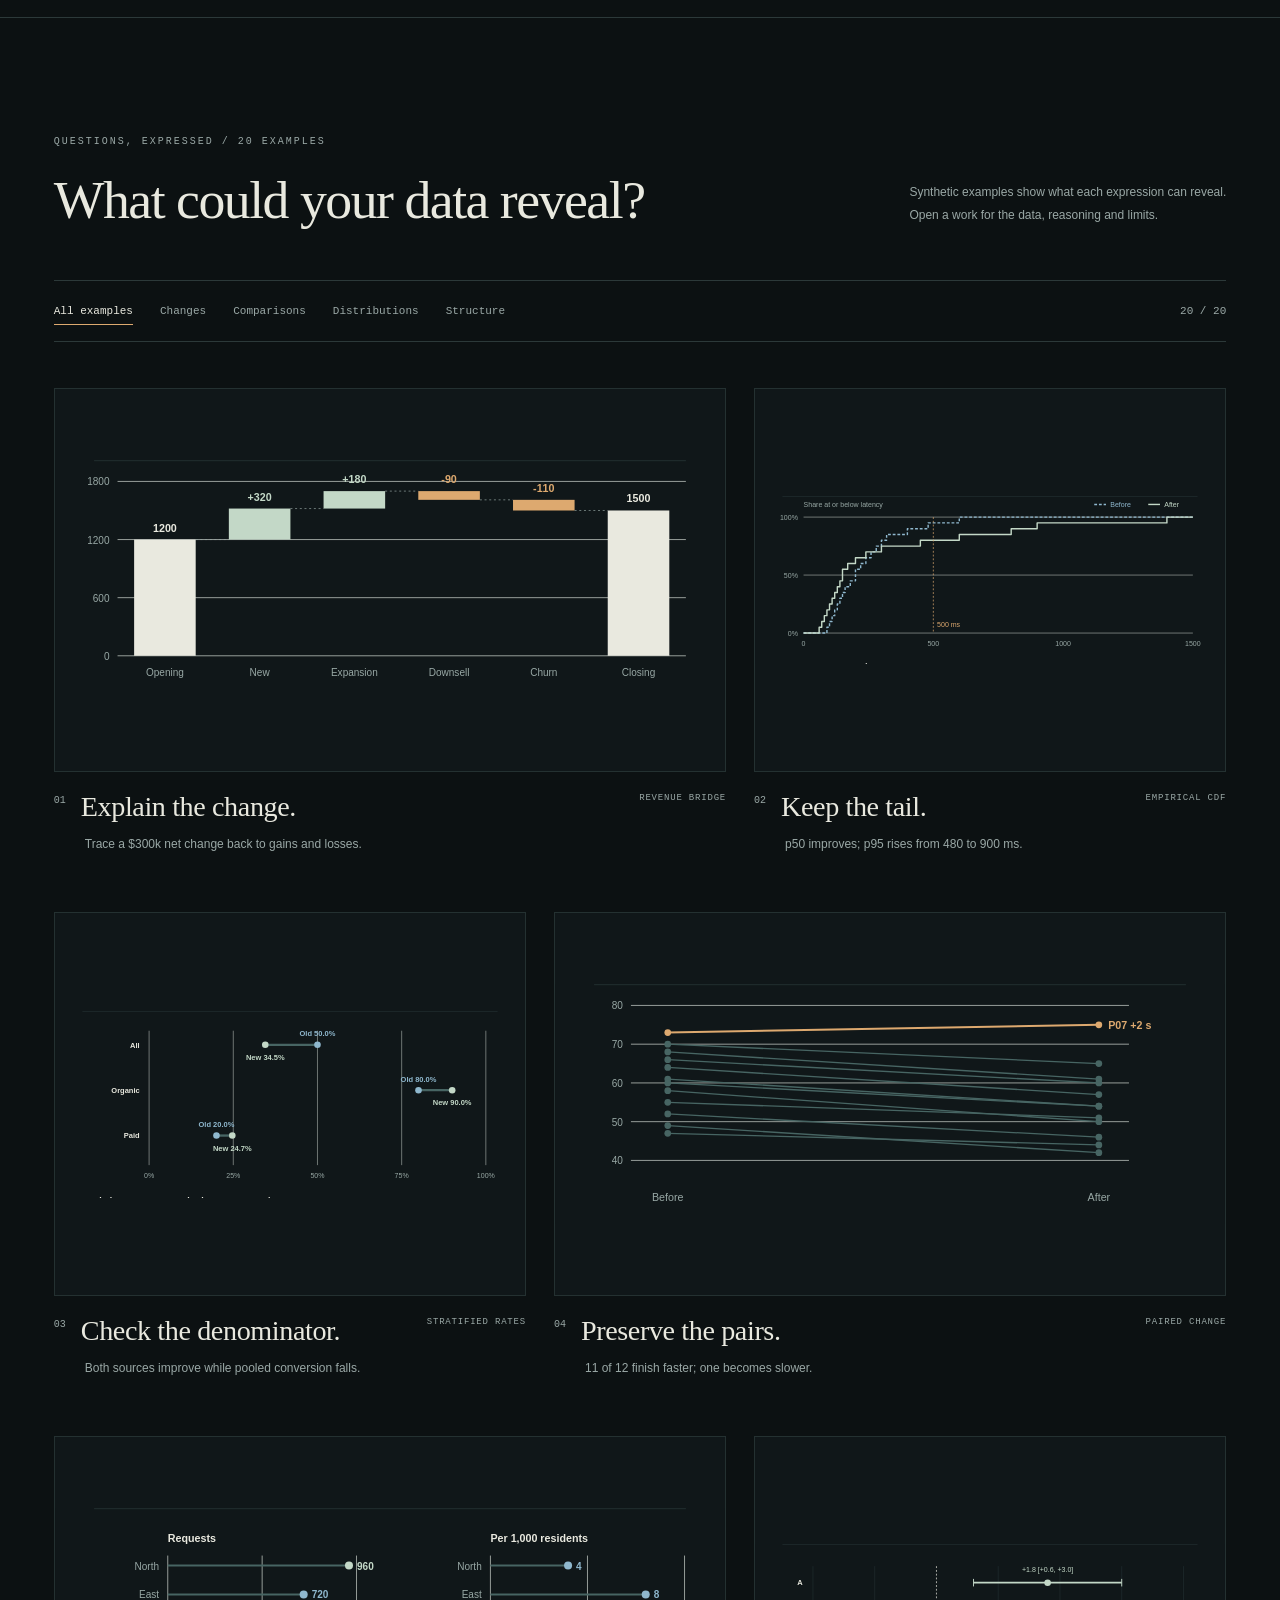
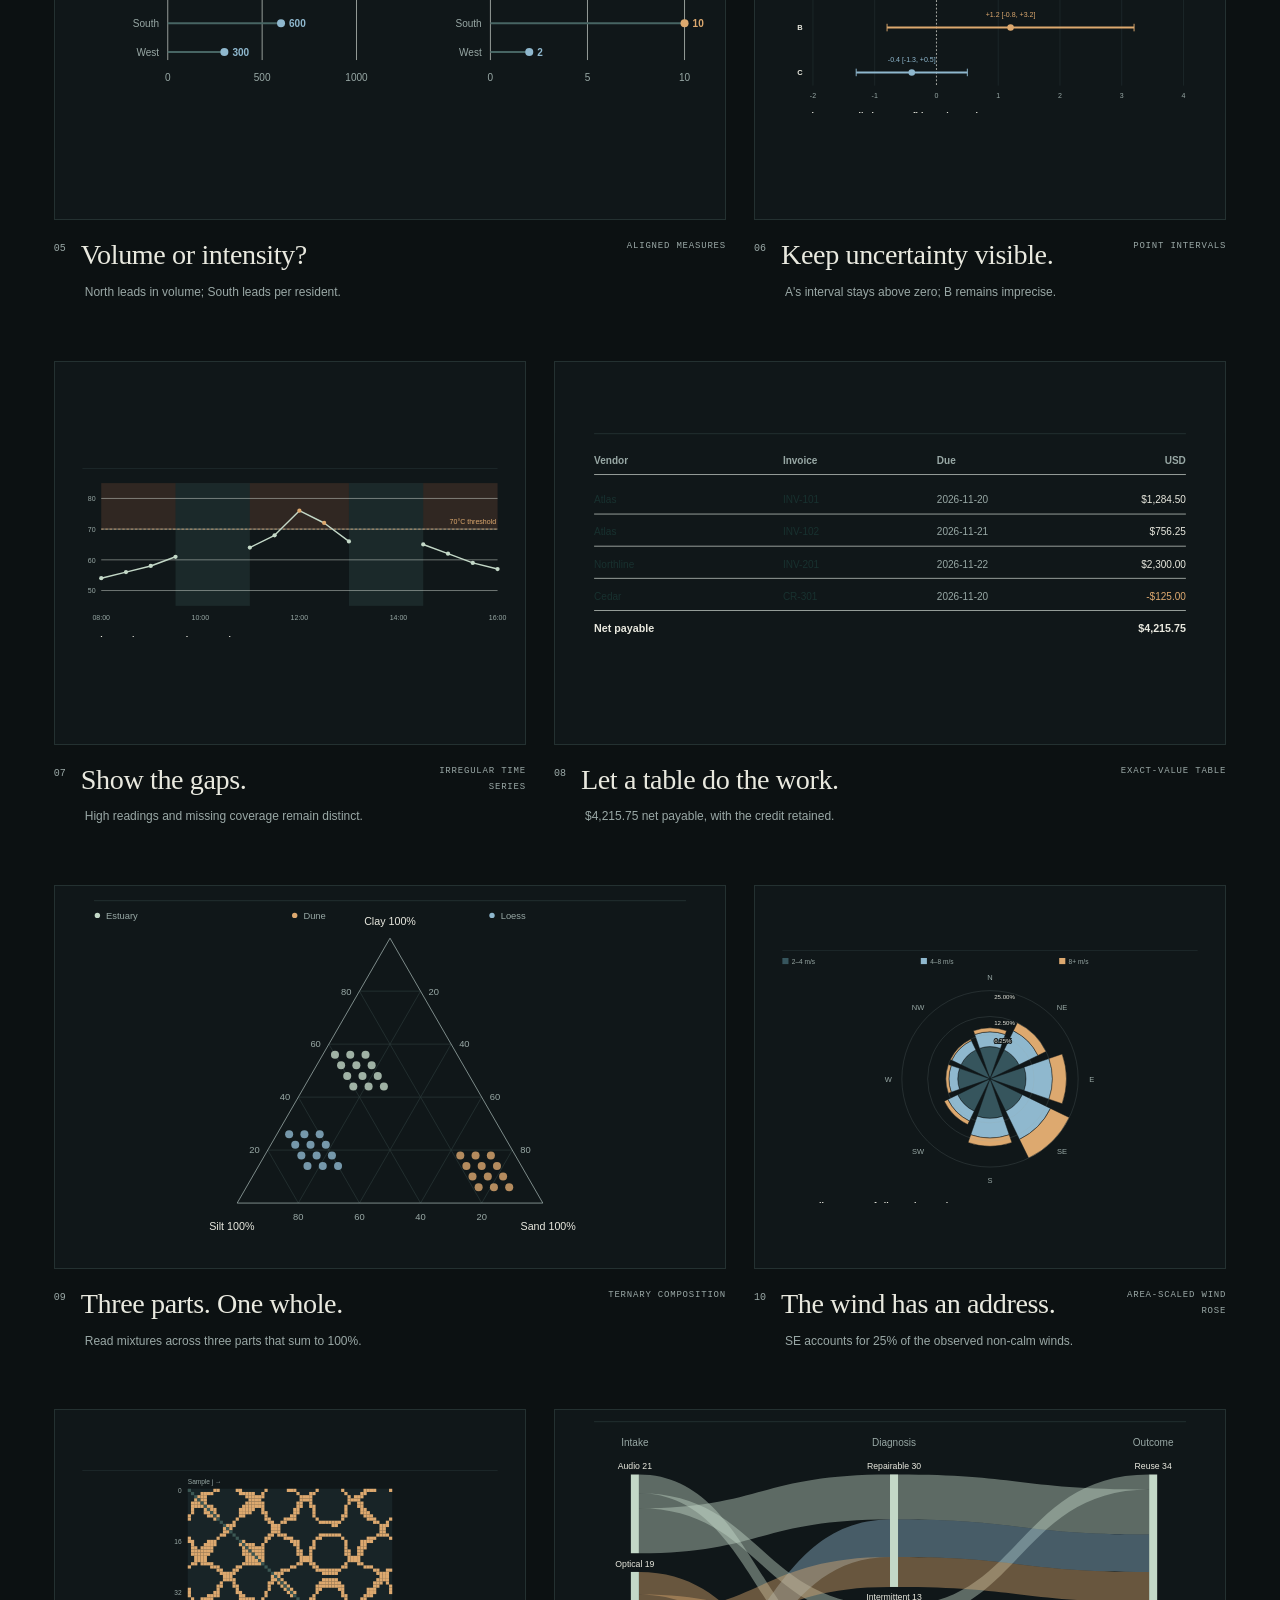
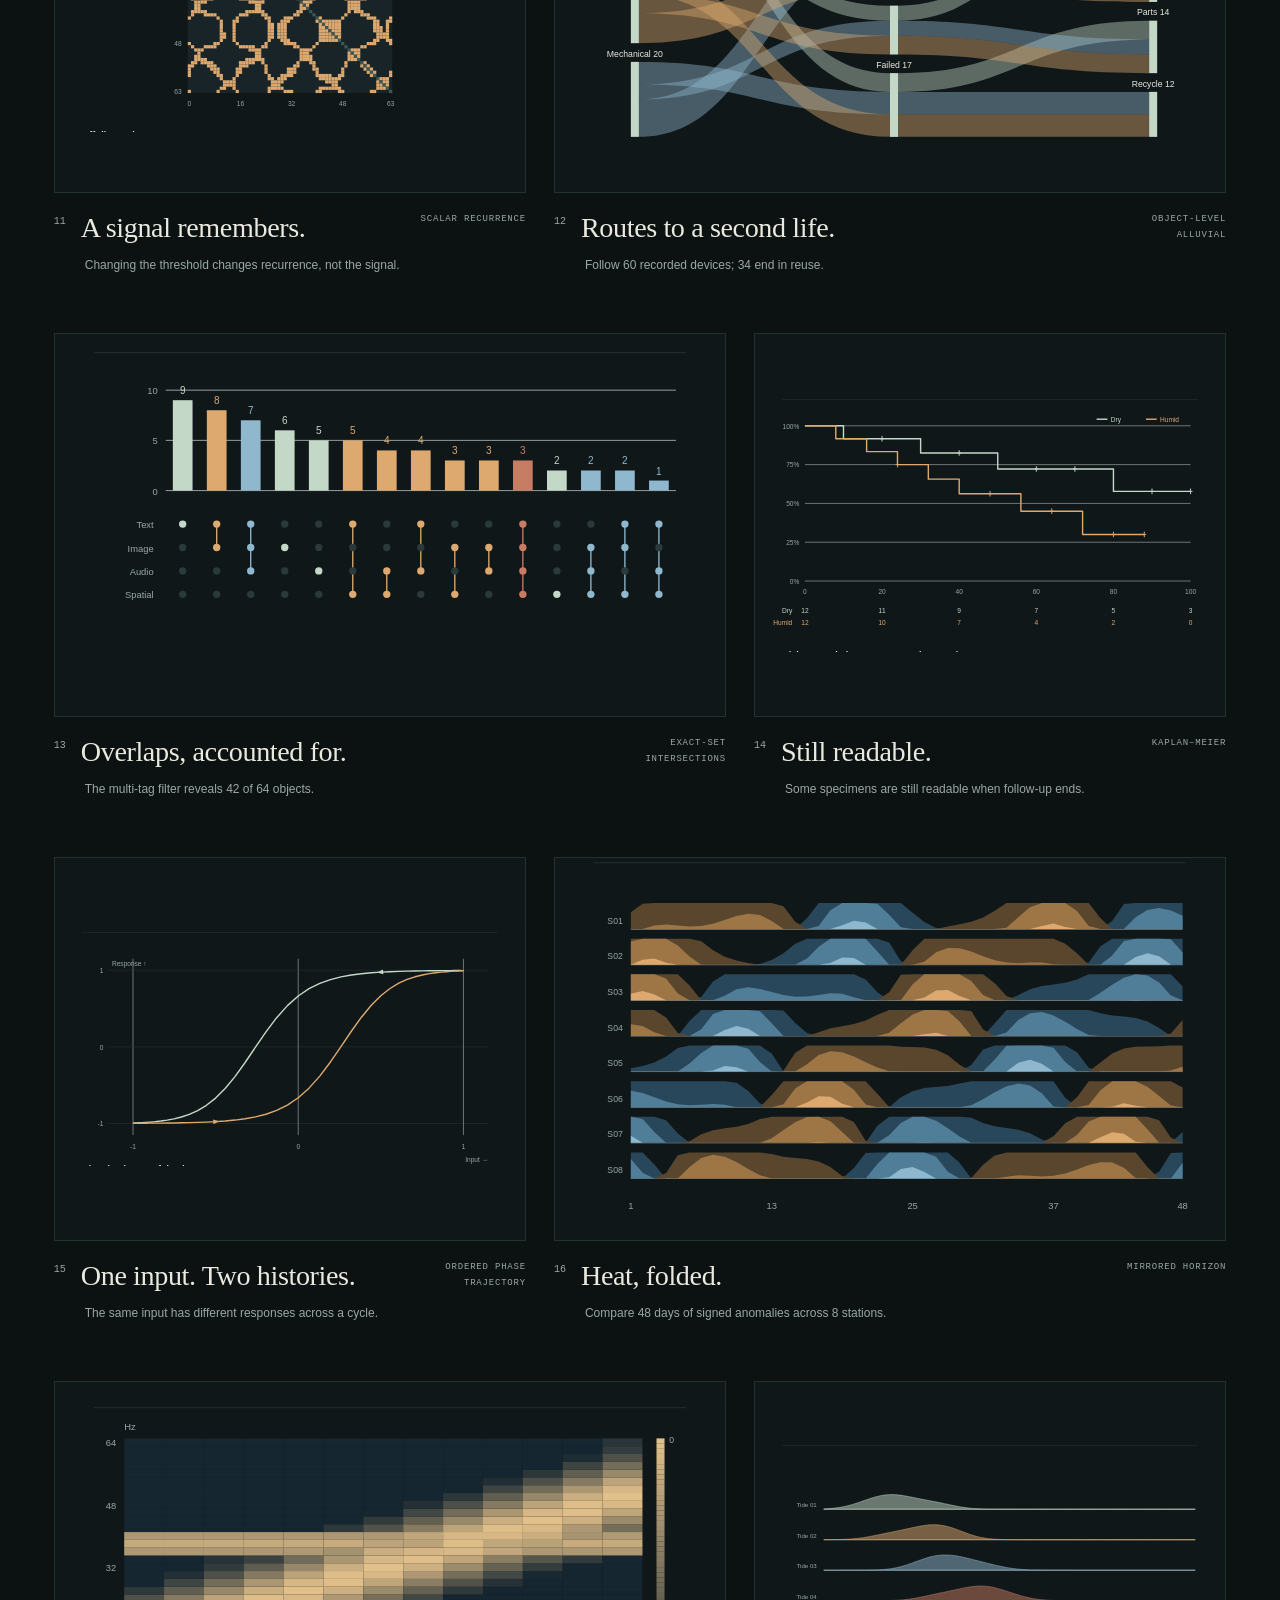
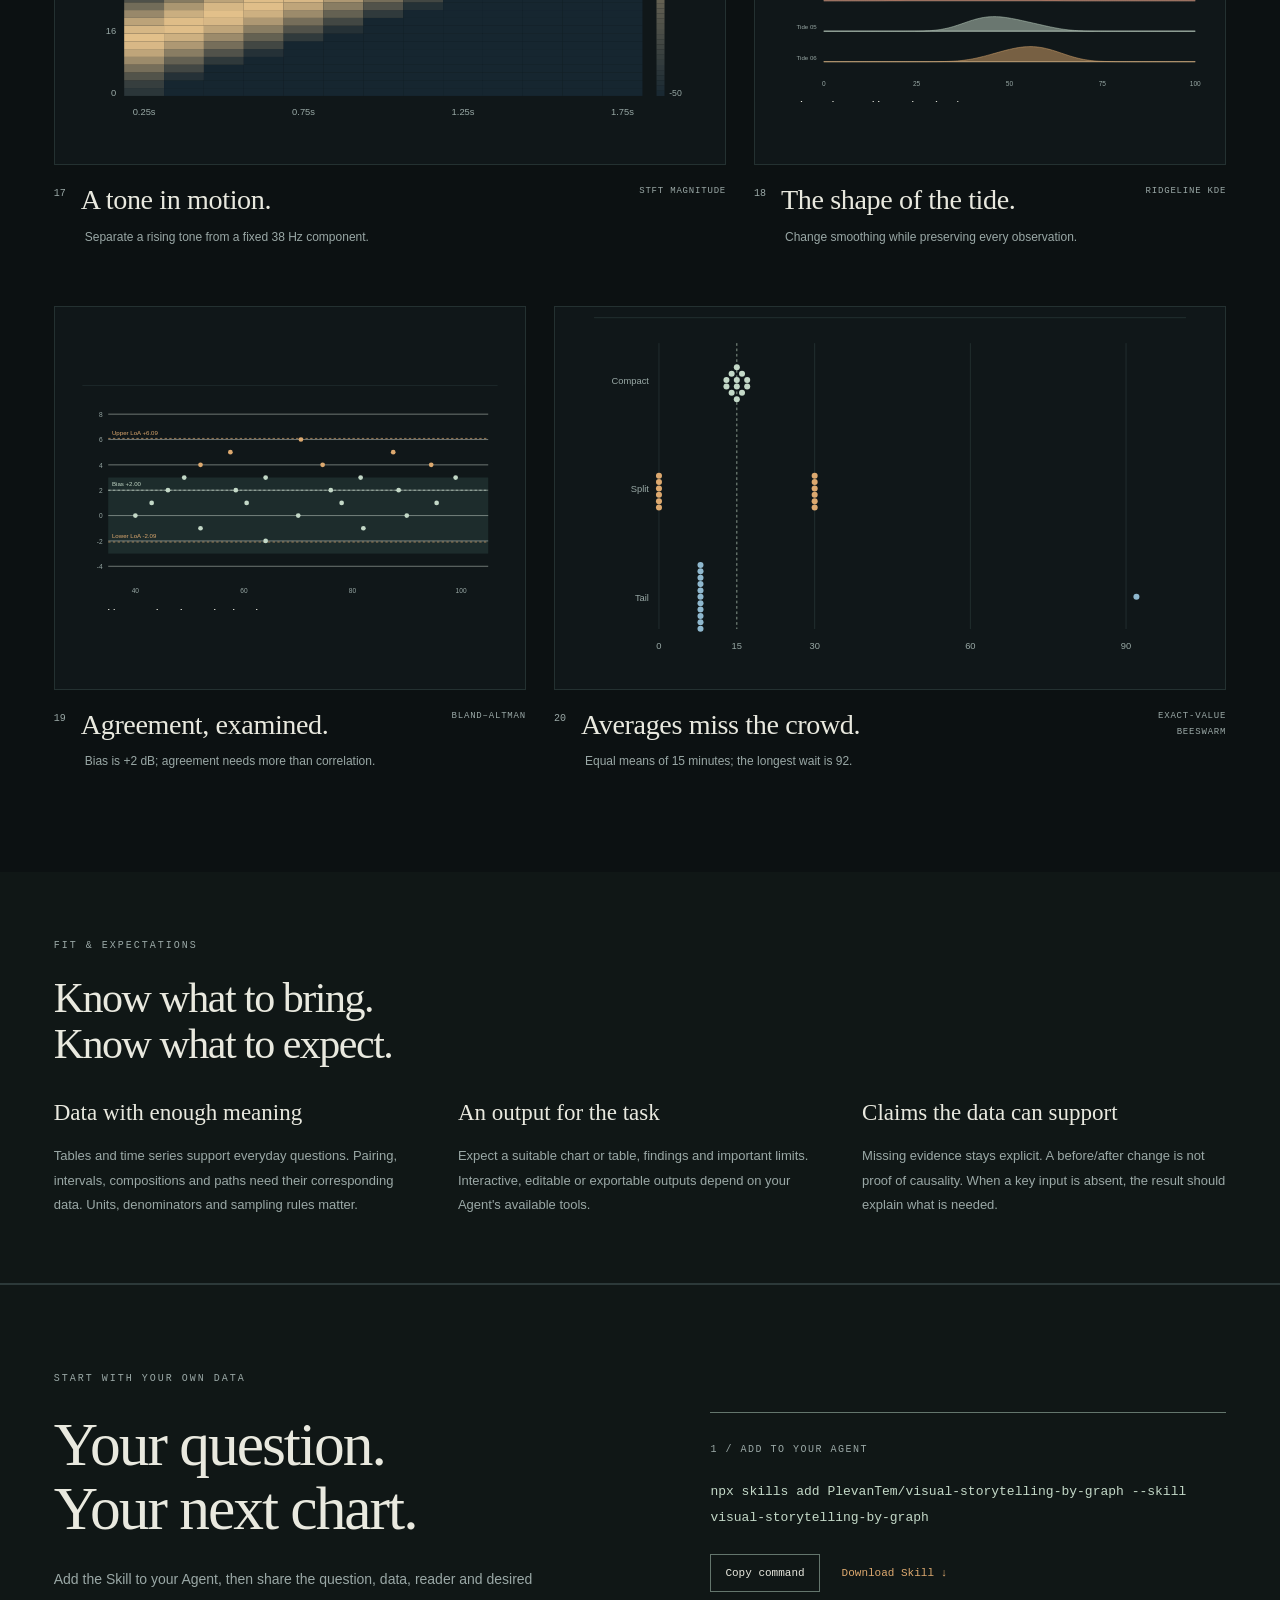
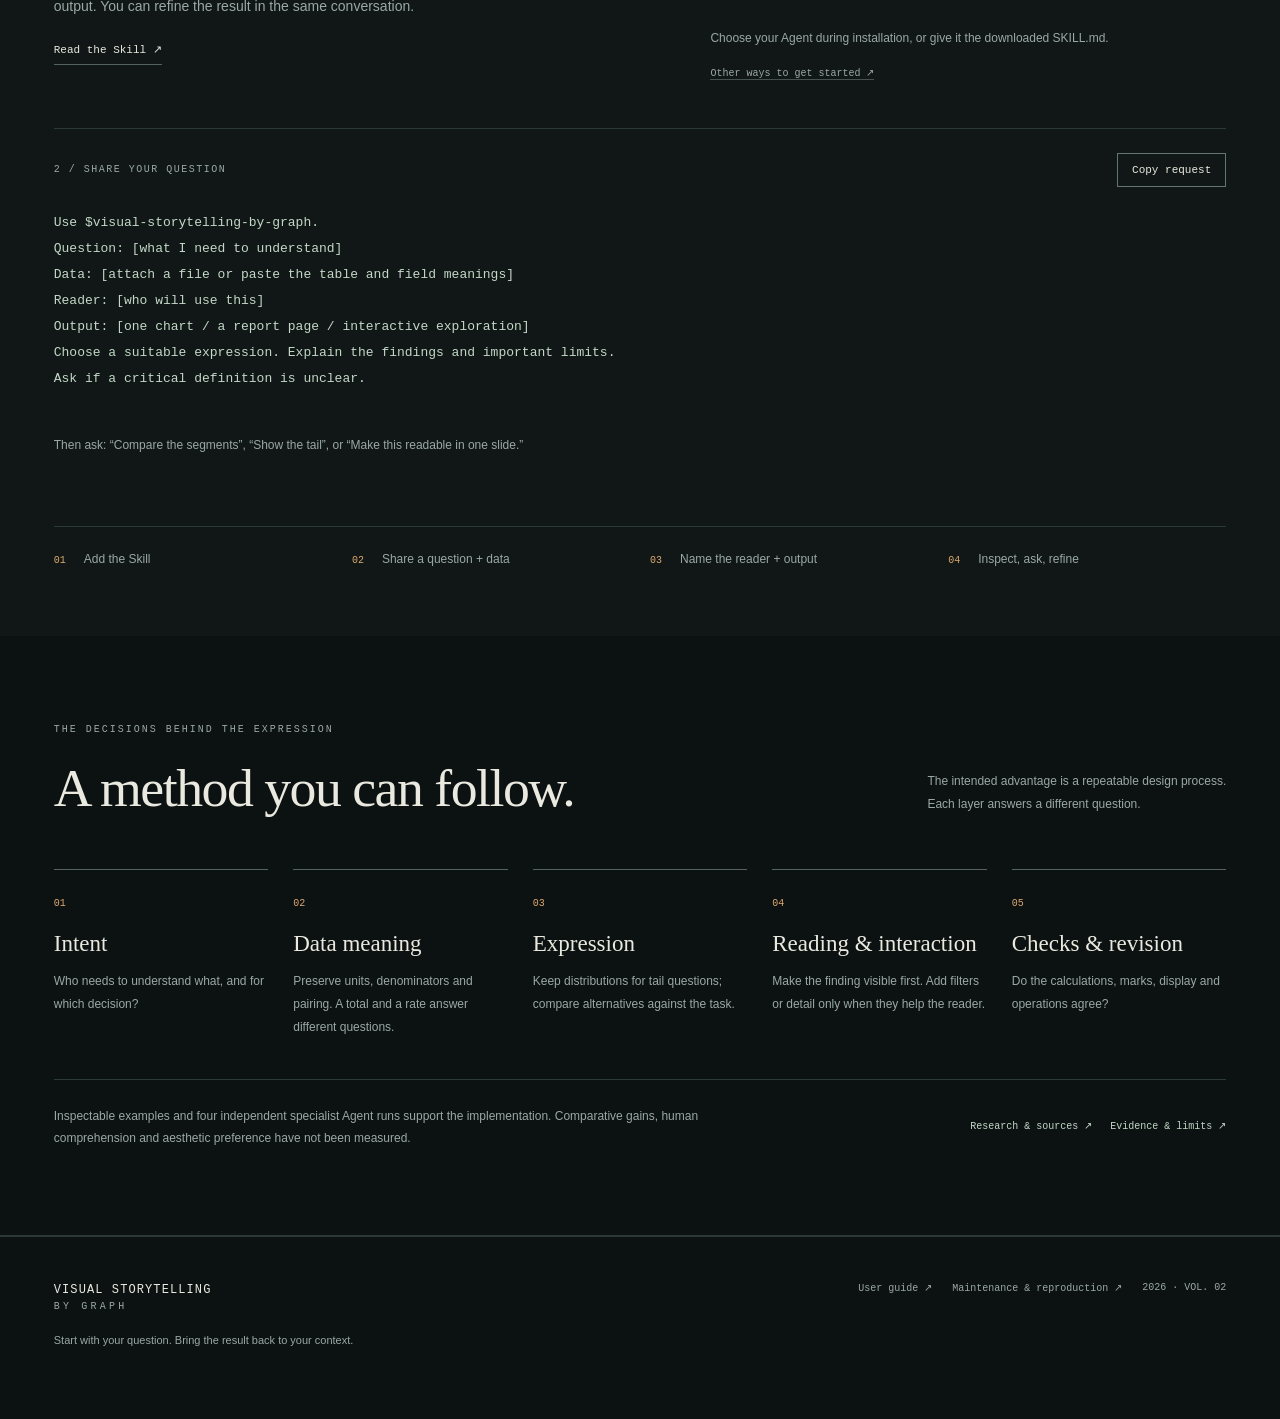
==== commit 60d3cc23: "Organize the Skill experience around user questions and insights" ====
--- a/docs/index.html
+++ b/docs/index.html
@@ -4,13 +4,13 @@
   <meta charset="utf-8">
   <meta name="viewport" content="width=device-width,initial-scale=1">
   <meta name="theme-color" content="#0c1112">
-  <meta name="description" content="An immersive collection of twenty data stories, with a reusable Agent Skill for intentional visualization.">
-  <meta property="og:title" content="Visual Storytelling by Graph — The shape of evidence">
-  <meta property="og:description" content="Twenty data stories. Twelve uncommon methods. An intent-driven visualization Skill for your Agent.">
+  <meta name="description" content="Bring your question and data. Help your Agent choose the right visual expression, find the important patterns and explain them clearly.">
+  <meta property="og:title" content="Visual Storytelling by Graph — See what matters">
+  <meta property="og:description" content="Choose a chart around your question. Explore examples, understand the limits, and get started with your own data.">
   <meta property="og:type" content="website">
   <meta property="og:url" content="https://plevantem.github.io/visual-storytelling-by-graph/">
   <meta property="og:image" content="https://plevantem.github.io/visual-storytelling-by-graph/assets/social-preview.png">
-  <title>Visual Storytelling by Graph — The shape of evidence</title>
+  <title>Visual Storytelling by Graph — See what matters</title>
   <link rel="icon" type="image/svg+xml" href="assets/mark.svg">
   <link rel="stylesheet" href="style.css">
 </head>
@@ -18,48 +18,67 @@
   <a class="skip" href="#collection">Skip to collection</a>
   <header class="masthead">
     <a class="brand" href="#" aria-label="Visual Storytelling by Graph, home"><svg viewBox="0 0 36 36" aria-hidden="true"><path d="M3 29L12 18L22 23L33 5M3 18L12 26L22 9L33 15"/></svg><span>VISUAL STORYTELLING<small>BY GRAPH</small></span></a>
-    <nav aria-label="Main navigation"><a href="#collection" data-i18n="collection">Collection</a><a href="#skill" data-i18n="skill">The Skill</a><a href="https://github.com/PlevanTem/visual-storytelling-by-graph" target="_blank" rel="noopener">GitHub ↗</a></nav>
+    <nav aria-label="Main navigation"><a href="#use-cases" data-i18n="scenarios">Use cases</a><a href="#collection" data-i18n="collection">Examples</a><a href="#skill" data-i18n="skill">Get started</a><a href="https://github.com/PlevanTem/visual-storytelling-by-graph" target="_blank" rel="noopener">GitHub ↗</a></nav>
     <button class="language" id="language" type="button" aria-label="Switch language">中文</button>
   </header>
   <main>
     <section class="hero" aria-labelledby="hero-title">
-      <div class="hero-line"><span data-i18n="edition">A FIELD COLLECTION / VOL. 02</span><span>20 WORKS · 12 UNCOMMON METHODS</span></div>
-      <div class="hero-copy"><p class="overline" data-i18n="intro">An after-hours observatory of data.</p><h1 id="hero-title"><span data-i18n="shape">The shape</span><br><em data-i18n="evidence">of evidence.</em></h1><p class="hero-description" data-i18n="heroDescription">Some questions need a different kind of graph.<br>A collection of compositions, traces, overlaps and uncertainty.</p><a class="enter" href="#collection"><span data-i18n="enter">Enter the collection</span><span aria-hidden="true">↙</span></a></div>
+      <div class="hero-line"><span data-i18n="edition">VISUAL STORYTELLING / WITH YOUR AGENT</span><span data-i18n="heroAudience">YOUR QUESTION · YOUR DATA · A CLEARER VIEW</span></div>
+      <div class="hero-copy"><p class="overline" data-i18n="intro">A visualization Skill for your Agent.</p><h1 id="hero-title"><span data-i18n="shape">See what</span><br><em data-i18n="evidence">matters.</em></h1><p class="hero-description" data-i18n="heroDescription">Give your Agent a question and your data.<br>Choose an appropriate chart, uncover the important patterns, and explain them clearly.</p><a class="enter" href="#collection"><span data-i18n="enter">See what the examples reveal</span><span aria-hidden="true">↙</span></a><a class="hero-start" href="#skill" data-i18n="startOwn">Use it with your own data →</a></div>
       <a class="hero-art" href="assets/c13-all.svg" data-open="C13" aria-label="Open the ternary composition exhibit"><img src="assets/hero.svg" alt="Three-part sediment compositions on a triangular coordinate system"><span class="hero-caption"><span>PLATE 013</span><span>THREE PARTS. ONE WHOLE.</span><span aria-hidden="true">↗</span></span></a>
-      <div class="hero-bottom"><span data-i18n="heroNote">Built to be read. Made to be questioned.</span><span class="scroll-note">SCROLL TO EXPLORE ↓</span></div>
+      <div class="hero-bottom"><span data-i18n="heroNote">Start with the question. Give the chart a purpose.</span><span class="scroll-note">SCROLL TO EXPLORE ↓</span></div>
+    </section>
+    <section class="user-scenarios" id="use-cases" aria-labelledby="scenarios-title">
+      <div class="section-heading"><div><p class="overline" data-i18n="scenarioLabel">WHEN YOU HAVE DATA, AND A QUESTION</p><h2 id="scenarios-title" data-i18n="scenarioTitle">Does this sound familiar?</h2></div><p class="collection-note" data-i18n="scenarioIntro">For reviews, product analysis, research and exploration.<br>You do not need to know the chart name.</p></div>
+      <div class="scenario-list">
+        <a class="scenario-row" href="assets/c01-all.svg" data-open="C01"><span class="scenario-index">01</span><h3 data-i18n="scenario1Title">Explain a change</h3><p data-i18n="scenario1Body">Revenue moved. Which gains and losses explain it, and what belongs in the review?</p><span class="scenario-action" data-i18n="seeCase">See a case ↗</span></a>
+        <a class="scenario-row" href="assets/c02-all.svg" data-open="C02"><span class="scenario-index">02</span><h3 data-i18n="scenario2Title">Look beyond the average</h3><p data-i18n="scenario2Body">The typical request is faster. Did the longest waits become worse?</p><span class="scenario-action" data-i18n="seeCase">See a case ↗</span></a>
+        <a class="scenario-row" href="assets/c07-all.svg" data-open="C07"><span class="scenario-index">03</span><h3 data-i18n="scenario3Title">Compare with uncertainty</h3><p data-i18n="scenario3Body">Which differences are worth discussing, and how much do we actually know?</p><span class="scenario-action" data-i18n="seeCase">See a case ↗</span></a>
+        <a class="scenario-row" href="assets/c18-all.svg" data-open="C18"><span class="scenario-index">04</span><h3 data-i18n="scenario4Title">Explore a complex structure</h3><p data-i18n="scenario4Body">Your data contains paths, memberships, compositions or signals. How should people read it?</p><span class="scenario-action" data-i18n="seeCase">See a case ↗</span></a>
+      </div>
+      <p class="scenario-fit" data-i18n="scenarioFit">Bring a table, time series, paired records or specialist data your Agent can read. The Skill helps connect the question, data meaning and expression.</p>
     </section>
     <section class="collection" id="collection" aria-labelledby="collection-title">
-      <div class="section-heading"><div><p class="overline" data-i18n="selected">SELECTED WORKS / 01—20</p><h2 id="collection-title" data-i18n="collectionTitle">A study in many forms.</h2></div><p class="collection-note" data-i18n="synthetic">All data is synthetic.<br>Questions, methods and sources accompany every work.</p></div>
-      <div class="filter-bar"><div class="filters" role="group" aria-label="Filter collection"><button type="button" data-filter="all" aria-pressed="true" data-i18n="all">All works</button><button type="button" data-filter="matter" aria-pressed="false" data-i18n="matter">Matter</button><button type="button" data-filter="time" aria-pressed="false" data-i18n="time">Time</button><button type="button" data-filter="relations" aria-pressed="false" data-i18n="relations">Relations</button><button type="button" data-filter="evidence" aria-pressed="false" data-i18n="evidenceFilter">Evidence</button></div><output id="work-count" aria-live="polite">20 / 20</output></div>
-      <div class="gallery" id="gallery"><article class="work" data-id="C13"><a class="work-open" href="assets/c13-all.svg" data-open="C13" aria-label="Open Three parts. One whole."><div class="work-art"><img src="assets/c13-preview.svg" alt="Ternary composition" loading="lazy" width="1000" height="500"></div><div class="work-meta"><span class="work-number">01</span><h3 class="work-title">Three parts. One whole.</h3><span class="work-type">Ternary composition</span></div></a></article>
-<article class="work" data-id="C14"><a class="work-open" href="assets/c14-all.svg" data-open="C14" aria-label="Open The wind has an address."><div class="work-art"><img src="assets/c14-preview.svg" alt="Area-scaled wind rose" loading="lazy" width="1000" height="500"></div><div class="work-meta"><span class="work-number">02</span><h3 class="work-title">The wind has an address.</h3><span class="work-type">Area-scaled wind rose</span></div></a></article>
-<article class="work" data-id="C19"><a class="work-open" href="assets/c19-0-25.svg" data-open="C19" aria-label="Open A signal remembers."><div class="work-art"><img src="assets/c19-preview.svg" alt="Scalar recurrence" loading="lazy" width="1000" height="500"></div><div class="work-meta"><span class="work-number">03</span><h3 class="work-title">A signal remembers.</h3><span class="work-type">Scalar recurrence</span></div></a></article>
-<article class="work" data-id="C18"><a class="work-open" href="assets/c18-all.svg" data-open="C18" aria-label="Open Routes to a second life."><div class="work-art"><img src="assets/c18-preview.svg" alt="Object-level alluvial" loading="lazy" width="1000" height="500"></div><div class="work-meta"><span class="work-number">04</span><h3 class="work-title">Routes to a second life.</h3><span class="work-type">Object-level alluvial</span></div></a></article>
-<article class="work" data-id="C17"><a class="work-open" href="assets/c17-all.svg" data-open="C17" aria-label="Open Overlaps, accounted for."><div class="work-art"><img src="assets/c17-preview.svg" alt="Exact-set intersections" loading="lazy" width="1000" height="500"></div><div class="work-meta"><span class="work-number">05</span><h3 class="work-title">Overlaps, accounted for.</h3><span class="work-type">Exact-set intersections</span></div></a></article>
-<article class="work" data-id="C15"><a class="work-open" href="assets/c15-all.svg" data-open="C15" aria-label="Open Still readable."><div class="work-art"><img src="assets/c15-preview.svg" alt="Kaplan–Meier" loading="lazy" width="1000" height="500"></div><div class="work-meta"><span class="work-number">06</span><h3 class="work-title">Still readable.</h3><span class="work-type">Kaplan–Meier</span></div></a></article>
-<article class="work" data-id="C21"><a class="work-open" href="assets/c21-all.svg" data-open="C21" aria-label="Open One input. Two histories."><div class="work-art"><img src="assets/c21-preview.svg" alt="Ordered phase trajectory" loading="lazy" width="1000" height="500"></div><div class="work-meta"><span class="work-number">07</span><h3 class="work-title">One input. Two histories.</h3><span class="work-type">Ordered phase trajectory</span></div></a></article>
-<article class="work" data-id="C20"><a class="work-open" href="assets/c20-all.svg" data-open="C20" aria-label="Open Heat, folded."><div class="work-art"><img src="assets/c20-preview.svg" alt="Mirrored horizon" loading="lazy" width="1000" height="500"></div><div class="work-meta"><span class="work-number">08</span><h3 class="work-title">Heat, folded.</h3><span class="work-type">Mirrored horizon</span></div></a></article>
-<article class="work" data-id="C24"><a class="work-open" href="assets/c24-all.svg" data-open="C24" aria-label="Open A tone in motion."><div class="work-art"><img src="assets/c24-preview.svg" alt="STFT magnitude" loading="lazy" width="1000" height="500"></div><div class="work-meta"><span class="work-number">09</span><h3 class="work-title">A tone in motion.</h3><span class="work-type">STFT magnitude</span></div></a></article>
-<article class="work" data-id="C22"><a class="work-open" href="assets/c22-5.svg" data-open="C22" aria-label="Open The shape of the tide."><div class="work-art"><img src="assets/c22-preview.svg" alt="Ridgeline KDE" loading="lazy" width="1000" height="500"></div><div class="work-meta"><span class="work-number">10</span><h3 class="work-title">The shape of the tide.</h3><span class="work-type">Ridgeline KDE</span></div></a></article>
-<article class="work" data-id="C16"><a class="work-open" href="assets/c16-all.svg" data-open="C16" aria-label="Open Agreement, examined."><div class="work-art"><img src="assets/c16-preview.svg" alt="Bland–Altman" loading="lazy" width="1000" height="500"></div><div class="work-meta"><span class="work-number">11</span><h3 class="work-title">Agreement, examined.</h3><span class="work-type">Bland–Altman</span></div></a></article>
-<article class="work" data-id="C23"><a class="work-open" href="assets/c23-all.svg" data-open="C23" aria-label="Open Averages miss the crowd."><div class="work-art"><img src="assets/c23-preview.svg" alt="Exact-value beeswarm" loading="lazy" width="1000" height="500"></div><div class="work-meta"><span class="work-number">12</span><h3 class="work-title">Averages miss the crowd.</h3><span class="work-type">Exact-value beeswarm</span></div></a></article>
-<article class="work" data-id="C01"><a class="work-open" href="assets/c01-all.svg" data-open="C01" aria-label="Open Explain the change."><div class="work-art"><img src="assets/c01-preview.svg" alt="Revenue bridge" loading="lazy" width="1000" height="500"></div><div class="work-meta"><span class="work-number">13</span><h3 class="work-title">Explain the change.</h3><span class="work-type">Revenue bridge</span></div></a></article>
-<article class="work" data-id="C02"><a class="work-open" href="assets/c02-all.svg" data-open="C02" aria-label="Open Keep the tail."><div class="work-art"><img src="assets/c02-preview.svg" alt="Empirical CDF" loading="lazy" width="1000" height="500"></div><div class="work-meta"><span class="work-number">14</span><h3 class="work-title">Keep the tail.</h3><span class="work-type">Empirical CDF</span></div></a></article>
-<article class="work" data-id="C03"><a class="work-open" href="assets/c03-all.svg" data-open="C03" aria-label="Open Preserve the pairs."><div class="work-art"><img src="assets/c03-preview.svg" alt="Paired change" loading="lazy" width="1000" height="500"></div><div class="work-meta"><span class="work-number">15</span><h3 class="work-title">Preserve the pairs.</h3><span class="work-type">Paired change</span></div></a></article>
-<article class="work" data-id="C04"><a class="work-open" href="assets/c04-all.svg" data-open="C04" aria-label="Open Check the denominator."><div class="work-art"><img src="assets/c04-preview.svg" alt="Stratified rates" loading="lazy" width="1000" height="500"></div><div class="work-meta"><span class="work-number">16</span><h3 class="work-title">Check the denominator.</h3><span class="work-type">Stratified rates</span></div></a></article>
-<article class="work" data-id="C05"><a class="work-open" href="assets/c05-all.svg" data-open="C05" aria-label="Open Show the gaps."><div class="work-art"><img src="assets/c05-preview.svg" alt="Irregular time series" loading="lazy" width="1000" height="500"></div><div class="work-meta"><span class="work-number">17</span><h3 class="work-title">Show the gaps.</h3><span class="work-type">Irregular time series</span></div></a></article>
-<article class="work" data-id="C06"><a class="work-open" href="assets/c06-all.svg" data-open="C06" aria-label="Open Volume or intensity?"><div class="work-art"><img src="assets/c06-preview.svg" alt="Aligned measures" loading="lazy" width="1000" height="500"></div><div class="work-meta"><span class="work-number">18</span><h3 class="work-title">Volume or intensity?</h3><span class="work-type">Aligned measures</span></div></a></article>
-<article class="work" data-id="C07"><a class="work-open" href="assets/c07-all.svg" data-open="C07" aria-label="Open Keep uncertainty visible."><div class="work-art"><img src="assets/c07-preview.svg" alt="Point intervals" loading="lazy" width="1000" height="500"></div><div class="work-meta"><span class="work-number">19</span><h3 class="work-title">Keep uncertainty visible.</h3><span class="work-type">Point intervals</span></div></a></article>
-<article class="work" data-id="C08"><a class="work-open" href="assets/c08-all.svg" data-open="C08" aria-label="Open Let a table do the work."><div class="work-art"><img src="assets/c08-preview.svg" alt="Exact-value table" loading="lazy" width="1000" height="500"></div><div class="work-meta"><span class="work-number">20</span><h3 class="work-title">Let a table do the work.</h3><span class="work-type">Exact-value table</span></div></a></article></div>
-      <noscript><style>.filter-bar,.language,#copy-install{display:none}</style><p>Open any work to view its standalone SVG. Interactive exhibition controls require JavaScript.</p></noscript>
+      <div class="section-heading"><div><p class="overline" data-i18n="selected">QUESTIONS, EXPRESSED / 20 EXAMPLES</p><h2 id="collection-title" data-i18n="collectionTitle">What could your data reveal?</h2></div><p class="collection-note" data-i18n="synthetic">Synthetic examples show what each expression can reveal.<br>Open a work for the data, reasoning and limits.</p></div>
+      <div class="filter-bar"><div class="filters" role="group" aria-label="Filter by analysis task"><button type="button" data-filter="all" aria-pressed="true" data-i18n="all">All examples</button><button type="button" data-filter="change" aria-pressed="false" data-i18n="change">Changes</button><button type="button" data-filter="compare" aria-pressed="false" data-i18n="compare">Comparisons</button><button type="button" data-filter="distribution" aria-pressed="false" data-i18n="distribution">Distributions</button><button type="button" data-filter="structure" aria-pressed="false" data-i18n="structure">Structure</button></div><output id="work-count" aria-live="polite">20 / 20</output></div>
+      <div class="gallery" id="gallery"><article class="work" id="work-C01" data-id="C01"><a class="work-open" href="assets/c01-all.svg" data-open="C01" aria-label="Open Explain the change."><div class="work-art"><img src="assets/c01-preview.svg" alt="Revenue bridge" loading="lazy" width="1000" height="500"></div><div class="work-meta"><span class="work-number">01</span><h3 class="work-title">Explain the change.</h3><span class="work-type">Revenue bridge</span></div><p class="work-insight">Trace a $300k net change back to gains and losses.</p></a></article>
+<article class="work" id="work-C02" data-id="C02"><a class="work-open" href="assets/c02-all.svg" data-open="C02" aria-label="Open Keep the tail."><div class="work-art"><img src="assets/c02-preview.svg" alt="Empirical CDF" loading="lazy" width="1000" height="500"></div><div class="work-meta"><span class="work-number">02</span><h3 class="work-title">Keep the tail.</h3><span class="work-type">Empirical CDF</span></div><p class="work-insight">p50 improves; p95 rises from 480 to 900 ms.</p></a></article>
+<article class="work" id="work-C04" data-id="C04"><a class="work-open" href="assets/c04-all.svg" data-open="C04" aria-label="Open Check the denominator."><div class="work-art"><img src="assets/c04-preview.svg" alt="Stratified rates" loading="lazy" width="1000" height="500"></div><div class="work-meta"><span class="work-number">03</span><h3 class="work-title">Check the denominator.</h3><span class="work-type">Stratified rates</span></div><p class="work-insight">Both sources improve while pooled conversion falls.</p></a></article>
+<article class="work" id="work-C03" data-id="C03"><a class="work-open" href="assets/c03-all.svg" data-open="C03" aria-label="Open Preserve the pairs."><div class="work-art"><img src="assets/c03-preview.svg" alt="Paired change" loading="lazy" width="1000" height="500"></div><div class="work-meta"><span class="work-number">04</span><h3 class="work-title">Preserve the pairs.</h3><span class="work-type">Paired change</span></div><p class="work-insight">11 of 12 finish faster; one becomes slower.</p></a></article>
+<article class="work" id="work-C06" data-id="C06"><a class="work-open" href="assets/c06-all.svg" data-open="C06" aria-label="Open Volume or intensity?"><div class="work-art"><img src="assets/c06-preview.svg" alt="Aligned measures" loading="lazy" width="1000" height="500"></div><div class="work-meta"><span class="work-number">05</span><h3 class="work-title">Volume or intensity?</h3><span class="work-type">Aligned measures</span></div><p class="work-insight">North leads in volume; South leads per resident.</p></a></article>
+<article class="work" id="work-C07" data-id="C07"><a class="work-open" href="assets/c07-all.svg" data-open="C07" aria-label="Open Keep uncertainty visible."><div class="work-art"><img src="assets/c07-preview.svg" alt="Point intervals" loading="lazy" width="1000" height="500"></div><div class="work-meta"><span class="work-number">06</span><h3 class="work-title">Keep uncertainty visible.</h3><span class="work-type">Point intervals</span></div><p class="work-insight">A&#x27;s interval stays above zero; B remains imprecise.</p></a></article>
+<article class="work" id="work-C05" data-id="C05"><a class="work-open" href="assets/c05-all.svg" data-open="C05" aria-label="Open Show the gaps."><div class="work-art"><img src="assets/c05-preview.svg" alt="Irregular time series" loading="lazy" width="1000" height="500"></div><div class="work-meta"><span class="work-number">07</span><h3 class="work-title">Show the gaps.</h3><span class="work-type">Irregular time series</span></div><p class="work-insight">High readings and missing coverage remain distinct.</p></a></article>
+<article class="work" id="work-C08" data-id="C08"><a class="work-open" href="assets/c08-all.svg" data-open="C08" aria-label="Open Let a table do the work."><div class="work-art"><img src="assets/c08-preview.svg" alt="Exact-value table" loading="lazy" width="1000" height="500"></div><div class="work-meta"><span class="work-number">08</span><h3 class="work-title">Let a table do the work.</h3><span class="work-type">Exact-value table</span></div><p class="work-insight">$4,215.75 net payable, with the credit retained.</p></a></article>
+<article class="work" id="work-C13" data-id="C13"><a class="work-open" href="assets/c13-all.svg" data-open="C13" aria-label="Open Three parts. One whole."><div class="work-art"><img src="assets/c13-preview.svg" alt="Ternary composition" loading="lazy" width="1000" height="500"></div><div class="work-meta"><span class="work-number">09</span><h3 class="work-title">Three parts. One whole.</h3><span class="work-type">Ternary composition</span></div><p class="work-insight">Read mixtures across three parts that sum to 100%.</p></a></article>
+<article class="work" id="work-C14" data-id="C14"><a class="work-open" href="assets/c14-all.svg" data-open="C14" aria-label="Open The wind has an address."><div class="work-art"><img src="assets/c14-preview.svg" alt="Area-scaled wind rose" loading="lazy" width="1000" height="500"></div><div class="work-meta"><span class="work-number">10</span><h3 class="work-title">The wind has an address.</h3><span class="work-type">Area-scaled wind rose</span></div><p class="work-insight">SE accounts for 25% of the observed non-calm winds.</p></a></article>
+<article class="work" id="work-C19" data-id="C19"><a class="work-open" href="assets/c19-0-25.svg" data-open="C19" aria-label="Open A signal remembers."><div class="work-art"><img src="assets/c19-preview.svg" alt="Scalar recurrence" loading="lazy" width="1000" height="500"></div><div class="work-meta"><span class="work-number">11</span><h3 class="work-title">A signal remembers.</h3><span class="work-type">Scalar recurrence</span></div><p class="work-insight">Changing the threshold changes recurrence, not the signal.</p></a></article>
+<article class="work" id="work-C18" data-id="C18"><a class="work-open" href="assets/c18-all.svg" data-open="C18" aria-label="Open Routes to a second life."><div class="work-art"><img src="assets/c18-preview.svg" alt="Object-level alluvial" loading="lazy" width="1000" height="500"></div><div class="work-meta"><span class="work-number">12</span><h3 class="work-title">Routes to a second life.</h3><span class="work-type">Object-level alluvial</span></div><p class="work-insight">Follow 60 recorded devices; 34 end in reuse.</p></a></article>
+<article class="work" id="work-C17" data-id="C17"><a class="work-open" href="assets/c17-all.svg" data-open="C17" aria-label="Open Overlaps, accounted for."><div class="work-art"><img src="assets/c17-preview.svg" alt="Exact-set intersections" loading="lazy" width="1000" height="500"></div><div class="work-meta"><span class="work-number">13</span><h3 class="work-title">Overlaps, accounted for.</h3><span class="work-type">Exact-set intersections</span></div><p class="work-insight">The multi-tag filter reveals 42 of 64 objects.</p></a></article>
+<article class="work" id="work-C15" data-id="C15"><a class="work-open" href="assets/c15-all.svg" data-open="C15" aria-label="Open Still readable."><div class="work-art"><img src="assets/c15-preview.svg" alt="Kaplan–Meier" loading="lazy" width="1000" height="500"></div><div class="work-meta"><span class="work-number">14</span><h3 class="work-title">Still readable.</h3><span class="work-type">Kaplan–Meier</span></div><p class="work-insight">Some specimens are still readable when follow-up ends.</p></a></article>
+<article class="work" id="work-C21" data-id="C21"><a class="work-open" href="assets/c21-all.svg" data-open="C21" aria-label="Open One input. Two histories."><div class="work-art"><img src="assets/c21-preview.svg" alt="Ordered phase trajectory" loading="lazy" width="1000" height="500"></div><div class="work-meta"><span class="work-number">15</span><h3 class="work-title">One input. Two histories.</h3><span class="work-type">Ordered phase trajectory</span></div><p class="work-insight">The same input has different responses across a cycle.</p></a></article>
+<article class="work" id="work-C20" data-id="C20"><a class="work-open" href="assets/c20-all.svg" data-open="C20" aria-label="Open Heat, folded."><div class="work-art"><img src="assets/c20-preview.svg" alt="Mirrored horizon" loading="lazy" width="1000" height="500"></div><div class="work-meta"><span class="work-number">16</span><h3 class="work-title">Heat, folded.</h3><span class="work-type">Mirrored horizon</span></div><p class="work-insight">Compare 48 days of signed anomalies across 8 stations.</p></a></article>
+<article class="work" id="work-C24" data-id="C24"><a class="work-open" href="assets/c24-all.svg" data-open="C24" aria-label="Open A tone in motion."><div class="work-art"><img src="assets/c24-preview.svg" alt="STFT magnitude" loading="lazy" width="1000" height="500"></div><div class="work-meta"><span class="work-number">17</span><h3 class="work-title">A tone in motion.</h3><span class="work-type">STFT magnitude</span></div><p class="work-insight">Separate a rising tone from a fixed 38 Hz component.</p></a></article>
+<article class="work" id="work-C22" data-id="C22"><a class="work-open" href="assets/c22-5.svg" data-open="C22" aria-label="Open The shape of the tide."><div class="work-art"><img src="assets/c22-preview.svg" alt="Ridgeline KDE" loading="lazy" width="1000" height="500"></div><div class="work-meta"><span class="work-number">18</span><h3 class="work-title">The shape of the tide.</h3><span class="work-type">Ridgeline KDE</span></div><p class="work-insight">Change smoothing while preserving every observation.</p></a></article>
+<article class="work" id="work-C16" data-id="C16"><a class="work-open" href="assets/c16-all.svg" data-open="C16" aria-label="Open Agreement, examined."><div class="work-art"><img src="assets/c16-preview.svg" alt="Bland–Altman" loading="lazy" width="1000" height="500"></div><div class="work-meta"><span class="work-number">19</span><h3 class="work-title">Agreement, examined.</h3><span class="work-type">Bland–Altman</span></div><p class="work-insight">Bias is +2 dB; agreement needs more than correlation.</p></a></article>
+<article class="work" id="work-C23" data-id="C23"><a class="work-open" href="assets/c23-all.svg" data-open="C23" aria-label="Open Averages miss the crowd."><div class="work-art"><img src="assets/c23-preview.svg" alt="Exact-value beeswarm" loading="lazy" width="1000" height="500"></div><div class="work-meta"><span class="work-number">20</span><h3 class="work-title">Averages miss the crowd.</h3><span class="work-type">Exact-value beeswarm</span></div><p class="work-insight">Equal means of 15 minutes; the longest wait is 92.</p></a></article></div>
+      <noscript><style>.filter-bar,.language,#copy-install,#copy-request{display:none}</style><p>Open any work to view its standalone SVG. Interactive exhibition controls require JavaScript.</p></noscript>
     </section>
+    <section class="fit-section" id="fit" aria-labelledby="fit-title"><div class="section-heading"><div><p class="overline" data-i18n="fitLabel">FIT & EXPECTATIONS</p><h2 id="fit-title" data-i18n="fitTitle">Know what to bring.<br>Know what to expect.</h2></div></div><div class="fit-grid"><div><h3 data-i18n="fit1Title">Data with enough meaning</h3><p data-i18n="fit1Body">Tables and time series support everyday questions. Pairing, intervals, compositions and paths need their corresponding data. Units, denominators and sampling rules matter.</p></div><div><h3 data-i18n="fit2Title">An output for the task</h3><p data-i18n="fit2Body">Expect a suitable chart or table, findings and important limits. Interactive, editable or exportable outputs depend on your Agent's available tools.</p></div><div><h3 data-i18n="fit3Title">Claims the data can support</h3><p data-i18n="fit3Body">Missing evidence stays explicit. A before/after change is not proof of causality. When a key input is absent, the result should explain what is needed.</p></div></div></section>
     <section class="skill-section" id="skill" aria-labelledby="skill-title">
-      <p class="overline">THE PRACTICE BEHIND THE PICTURES</p>
-      <div class="skill-layout"><div><h2 id="skill-title" data-i18n="skillTitle">Give your Agent<br>a sense of form.</h2><p data-i18n="skillDescription">An intent-driven Skill for moving from a user's question to an appropriate visual expression. Task first. Data semantics intact. Every interaction has a purpose.</p><a class="text-link" href="https://github.com/PlevanTem/visual-storytelling-by-graph/blob/main/SKILL.md" data-i18n="readSkill">Read the Skill ↗</a></div><div class="installation"><span class="install-label" data-i18n="quickInstall">QUICK INSTALL</span><code id="install-command">npx skills add PlevanTem/visual-storytelling-by-graph --skill visual-storytelling-by-graph</code><div class="install-actions"><button id="copy-install" type="button" data-i18n="copy">Copy command</button><a href="https://github.com/PlevanTem/visual-storytelling-by-graph/archive/refs/heads/main.zip" download data-i18n="download">Download Skill ↓</a></div><output id="copy-status" aria-live="polite"></output><p class="install-note" data-i18n="installNote">Use with a compatible Agent. Core instructions do not require a specific chart library.</p></div></div>
-      <div class="practice"><span><b>01</b><span data-i18n="step1">Understand the question</span></span><span><b>02</b><span data-i18n="step2">Preserve the evidence</span></span><span><b>03</b><span data-i18n="step3">Choose an expression</span></span><span><b>04</b><span data-i18n="step4">Render, inspect, revise</span></span></div>
+      <p class="overline" data-i18n="startLabel">START WITH YOUR OWN DATA</p>
+      <div class="skill-layout"><div><h2 id="skill-title" data-i18n="skillTitle">Your question.<br>Your next chart.</h2><p data-i18n="skillDescription">Add the Skill to your Agent, then share the question, data, reader and desired output. You can refine the result in the same conversation.</p><a class="text-link" href="https://github.com/PlevanTem/visual-storytelling-by-graph/blob/main/SKILL.md" data-i18n="readSkill">Read the Skill ↗</a></div><div class="installation"><span class="install-label" data-i18n="quickInstall">1 / ADD TO YOUR AGENT</span><code id="install-command">npx skills add PlevanTem/visual-storytelling-by-graph --skill visual-storytelling-by-graph</code><div class="install-actions"><button id="copy-install" type="button" data-i18n="copy">Copy command</button><a href="https://github.com/PlevanTem/visual-storytelling-by-graph/archive/refs/heads/main.zip" download data-i18n="download">Download Skill ↓</a></div><output id="copy-status" aria-live="polite"></output><p class="install-note" data-i18n="installNote">Choose your Agent during installation, or give it the downloaded SKILL.md.</p><a class="small-link" href="https://github.com/PlevanTem/visual-storytelling-by-graph/blob/main/guides/maintaining.md#installation" data-i18n="installOptions">Other ways to get started ↗</a></div></div>
+      <div class="request-example"><div class="request-heading"><span class="install-label" data-i18n="requestLabel">2 / SHARE YOUR QUESTION</span><button id="copy-request" type="button" data-i18n="copyRequest">Copy request</button></div><pre><code id="request-template" data-i18n-text="requestTemplate">Use $visual-storytelling-by-graph.
+Question: [what I need to understand]
+Data: [attach a file or paste the table and field meanings]
+Reader: [who will use this]
+Output: [one chart / a report page / interactive exploration]
+Choose a suitable expression. Explain the findings and important limits.
+Ask if a critical definition is unclear.</code></pre><output id="request-status" aria-live="polite"></output><p class="request-followup" data-i18n="followup">Then ask: “Compare the segments”, “Show the tail”, or “Make this readable in one slide.”</p></div>
+      <div class="practice"><span><b>01</b><span data-i18n="step1">Add the Skill</span></span><span><b>02</b><span data-i18n="step2">Share a question + data</span></span><span><b>03</b><span data-i18n="step3">Name the reader + output</span></span><span><b>04</b><span data-i18n="step4">Inspect, ask, refine</span></span></div>
     </section>
+    <section class="method-section" id="method" aria-labelledby="method-title"><div class="section-heading"><div><p class="overline" data-i18n="methodLabel">THE DECISIONS BEHIND THE EXPRESSION</p><h2 id="method-title" data-i18n="methodTitle">A method you can follow.</h2></div><p class="collection-note" data-i18n="methodIntro">The intended advantage is a repeatable design process.<br>Each layer answers a different question.</p></div><ol class="method-flow"><li><b>01</b><h3 data-i18n="layer1Title">Intent</h3><p data-i18n="layer1Body">Who needs to understand what, and for which decision?</p></li><li><b>02</b><h3 data-i18n="layer2Title">Data meaning</h3><p data-i18n="layer2Body">Preserve units, denominators and pairing. A total and a rate answer different questions.</p></li><li><b>03</b><h3 data-i18n="layer3Title">Expression</h3><p data-i18n="layer3Body">Keep distributions for tail questions; compare alternatives against the task.</p></li><li><b>04</b><h3 data-i18n="layer4Title">Reading & interaction</h3><p data-i18n="layer4Body">Make the finding visible first. Add filters or detail only when they help the reader.</p></li><li><b>05</b><h3 data-i18n="layer5Title">Checks & revision</h3><p data-i18n="layer5Body">Do the calculations, marks, display and operations agree?</p></li></ol><div class="method-evidence"><p data-i18n="methodProof">Inspectable examples and four independent specialist Agent runs support the implementation. Comparative gains, human comprehension and aesthetic preference have not been measured.</p><div><a href="https://github.com/PlevanTem/visual-storytelling-by-graph/blob/main/references/sources.md" data-i18n="sources">Research & sources ↗</a><a href="https://github.com/PlevanTem/visual-storytelling-by-graph/blob/main/verification/REPORT.md" data-i18n="verification">Evidence & limits ↗</a></div></div></section>
   </main>
-  <footer class="footer"><div><a class="brand" href="#"><span>VISUAL STORYTELLING<small>BY GRAPH</small></span></a><p data-i18n="footerNote">A working collection, not a claim of measured reader benefit.</p></div><div class="footer-links"><a href="https://github.com/PlevanTem/visual-storytelling-by-graph/blob/main/references/sources.md" data-i18n="sources">Research & sources ↗</a><a href="https://github.com/PlevanTem/visual-storytelling-by-graph/blob/main/verification/REPORT.md" data-i18n="verification">Verification ledger ↗</a><span>2026 · VOL. 02</span></div></footer>
+  <footer class="footer"><div><a class="brand" href="#"><span>VISUAL STORYTELLING<small>BY GRAPH</small></span></a><p data-i18n="footerNote">Start with your question. Bring the result back to your context.</p></div><div class="footer-links"><a href="https://github.com/PlevanTem/visual-storytelling-by-graph/blob/main/README.md" data-i18n="userGuide">User guide ↗</a><a href="https://github.com/PlevanTem/visual-storytelling-by-graph/blob/main/guides/maintaining.md" data-i18n="maintenance">Maintenance & reproduction ↗</a><span>2026 · VOL. 02</span></div></footer>
   <dialog id="exhibit" aria-labelledby="exhibit-heading">
     <div class="exhibit-shell"><header class="exhibit-top"><div><span id="exhibit-number">01 / 20</span><h2 id="exhibit-heading">Exhibit</h2></div><div class="viewer-actions"><button id="previous" type="button" aria-label="Previous work">←</button><button id="next" type="button" aria-label="Next work">→</button><button id="toggle-info" type="button" aria-expanded="false" aria-controls="exhibit-info" data-i18n="readWork">Read the work</button><button id="close-exhibit" type="button" aria-label="Close exhibit">×</button></div></header><div class="exhibit-content"><div class="exhibit-stage"><div class="state-controls" id="state-controls" role="group" aria-label="Chart parameters"></div><figure id="exhibit-figure"><picture><source id="exhibit-mobile" media="(max-width: 600px)"><img id="exhibit-image" alt=""></picture><figcaption id="state-summary" aria-live="polite"></figcaption></figure><div class="exhibit-links"><a id="download-svg" download data-i18n="export">Download current SVG ↓</a><a id="download-data" download data-i18n="rawData">Source data ↗</a><span class="keyboard-note">← / → &nbsp; ESC</span></div></div><aside id="exhibit-info" hidden><p class="overline" data-i18n="question">THE QUESTION</p><p id="work-question"></p><p class="overline" data-i18n="why">WHY THIS EXPRESSION</p><p id="work-why"></p><p class="overline" data-i18n="boundary">READ WITH CARE</p><p id="work-boundary"></p><a id="method-link" target="_blank" rel="noopener" data-i18n="method">Method & evidence ↗</a></aside></div></div>
   </dialog>
--- a/docs/style.css
+++ b/docs/style.css
@@ -5,3 +5,6 @@
 @media(max-width:680px){html{scroll-padding-top:30px}.masthead{height:78px;padding:0 20px;gap:15px}.brand{font-size:9px;letter-spacing:.8px;gap:9px}.brand svg{width:25px}.brand small{font-size:8px}.masthead nav{gap:20px;font-size:11px}.masthead nav a:first-child,.masthead nav a:nth-child(2){display:none}.language{font-size:10px;padding:8px}.hero{height:auto;min-height:850px;max-height:none;padding:25px 20px 30px}.hero-line{font-size:8px;letter-spacing:.8px}.hero-line span:last-child{display:none}.hero-copy{padding-top:58px;width:100%}.overline{font-size:9px;letter-spacing:1.4px}.hero-copy h1{font-size:clamp(64px,13vw,87px);letter-spacing:-3px;margin:20px 0 23px}.hero-copy .overline{margin-bottom:15px}.hero-description{font-size:12px;max-width:290px;line-height:1.8}.enter{margin-top:17px;font-size:10px;gap:35px}.hero-art{top:420px;right:-8%;width:105%;height:340px}.hero-caption{bottom:6%;left:25%;right:16%;font-size:7px}.hero-bottom{bottom:24px;left:20px;right:20px;font-size:8px}.scroll-note{display:none}.collection{padding:62px 20px 65px}.section-heading{display:block;margin-bottom:30px}.section-heading h2{font-size:41px;letter-spacing:-1.3px}.collection-note{margin-top:20px;max-width:none;font-size:11px}.filter-bar{padding:12px 0;margin-bottom:28px;gap:12px}.filters{gap:19px;overflow-x:auto}.filters button{font-size:10px;white-space:nowrap}.filters button:last-child{margin-right:6px}#work-count{font-size:9px}.gallery{display:block}.work,.work.filtered{margin-bottom:34px}.work-art{height:290px}.work:nth-child(3n+1) .work-art{height:350px}.work-meta{margin-top:13px;gap:12px}.work-title{font-size:25px}.work-type{font-size:8px;max-width:100px}.work-number{font-size:9px}.skill-section{padding:55px 20px 45px}.skill-layout{display:block}.skill-layout h2{font-size:48px;letter-spacing:-1.6px}.skill-layout p{font-size:13px}.installation{margin-top:45px}.installation code{font-size:12px}.install-actions{font-size:10px;gap:18px}.practice{grid-template-columns:1fr 1fr;margin-top:40px;gap:25px}.practice>span{font-size:11px;gap:10px}.footer{padding:35px 20px;display:block}.footer-links{margin-top:30px;font-size:9px;gap:18px}.footer p{font-size:10px;line-height:1.8}.exhibit-top{height:73px;padding:12px 14px;gap:7px}.exhibit-top>div:first-child{display:block;max-width:160px}#exhibit-number{font-size:9px}#exhibit-heading{font-size:11px;margin-top:7px}.viewer-actions{gap:0}.viewer-actions button{padding:9px;font-size:18px}#toggle-info{font-size:9px;margin:0 3px;padding:9px}#close-exhibit{font-size:27px}.exhibit-content{display:block;position:relative;overflow:auto}.exhibit-stage{min-height:100%;padding:14px 8px 20px;overflow:visible}.state-controls{gap:6px;min-height:35px}.state-controls button{font-size:9px;padding:7px 9px}#exhibit-figure{flex:initial;min-height:0;margin-top:12px}#exhibit-figure picture{flex:initial;display:block}#exhibit-image{display:block;height:auto;max-height:none}#state-summary{font-size:11px;padding:0 16px;margin-top:12px}.exhibit-links{font-size:9px;gap:17px;flex-wrap:wrap;padding-top:20px}.keyboard-note{display:none}#exhibit-info{position:absolute;inset:0 0 0 auto;width:100%;height:100%;padding:26px 25px;border:0;z-index:2}html[lang=zh-CN] .hero-copy h1{font-size:72px;line-height:1.12}html[lang=zh-CN] .work-title{font-size:21px}html[lang=zh-CN] .skill-layout h2{font-size:43px}}
 @media(prefers-reduced-motion:reduce){html{scroll-behavior:auto}*{transition:none!important;animation:none!important}}
 @media print{.masthead,.hero,.filter-bar,.skill-section,.footer,dialog{display:none}.collection{padding:0}.gallery{display:block}.work{break-inside:avoid;margin:0 0 20px}.work-art{height:400px}body{background:var(--bg);print-color-adjust:exact}}
+.hero-start{display:block;width:max-content;max-width:100%;margin-top:18px;font:11px/1.7 var(--mono);color:var(--muted);pointer-events:auto}.hero-start:hover{color:var(--accent)}.user-scenarios,.fit-section,.method-section{padding:85px 4.2vw;border-bottom:1px solid var(--line)}.user-scenarios .section-heading{margin-bottom:38px}.scenario-row{display:grid;grid-template-columns:40px minmax(0,1fr) minmax(0,1.5fr) 100px;align-items:center;gap:25px;padding:27px 0;border-top:1px solid var(--line)}.scenario-index{font:10px var(--mono);color:var(--gold)}.scenario-row h3{font:400 27px/1.25 var(--serif);margin:0}.scenario-row p{font-size:13px;line-height:1.8;color:var(--muted);margin:0}.scenario-action{font:10px/1.8 var(--mono);text-align:right;color:var(--accent)}.scenario-row:hover h3{color:var(--accent)}.scenario-fit{font-size:12px;line-height:1.9;color:var(--muted);border-top:1px solid var(--line);padding-top:23px;margin:0}.work-insight{margin:10px 0 0 31px;font-size:12px;line-height:1.7;color:var(--muted);max-width:90%}.fit-section{padding-top:65px;padding-bottom:65px;background:#101716}.fit-section .section-heading{margin-bottom:32px}.fit-section h2{font-size:42px}.fit-grid{display:grid;grid-template-columns:repeat(3,minmax(0,1fr));gap:40px}.fit-grid h3{font:400 23px/1.25 var(--serif);margin:0 0 16px}.fit-grid p{font-size:13px;line-height:1.9;color:var(--muted);margin:0}.small-link{font:10px/1.8 var(--mono);color:var(--muted);border-bottom:1px solid #455250}.request-example{margin-top:45px;border-top:1px solid var(--line);padding-top:24px}.request-heading{display:flex;align-items:center;justify-content:space-between;gap:20px}.request-heading button{border:1px solid #64766d;font:11px var(--mono);padding:10px 14px}.request-example pre{white-space:pre-wrap;overflow-wrap:anywhere;font:13px/2 var(--mono);color:var(--accent);margin:23px 0 10px}.request-example output{display:block;min-height:20px;font-size:12px;color:var(--gold)}.request-followup{font-size:12px;line-height:1.9;color:var(--muted)}.method-flow{list-style:none;display:grid;grid-template-columns:repeat(5,minmax(0,1fr));gap:25px;padding:0;margin:0}.method-flow li{border-top:1px solid #53645c;padding-top:22px}.method-flow b{font:10px var(--mono);color:var(--gold)}.method-flow h3{font:400 23px/1.25 var(--serif);margin:20px 0 12px}.method-flow p{font-size:12px;line-height:1.9;color:var(--muted);margin:0}.method-evidence{margin-top:40px;padding-top:25px;border-top:1px solid var(--line);display:flex;gap:50px;align-items:center;justify-content:space-between}.method-evidence p{font-size:12px;line-height:1.9;color:var(--muted);max-width:680px;margin:0}.method-evidence>div{display:flex;flex-wrap:wrap;gap:18px;flex-shrink:0}.method-evidence a{font:10px/1.8 var(--mono);color:var(--accent)}html[lang=zh-CN] .scenario-row h3,html[lang=zh-CN] .fit-grid h3,html[lang=zh-CN] .method-flow h3{font-family:var(--sans);font-size:21px}
+@media(max-width:1000px){.scenario-row{grid-template-columns:30px 1fr 1.4fr 85px;gap:17px}.scenario-row h3{font-size:24px}.method-flow{gap:18px}.method-flow h3{font-size:20px}.method-evidence{display:block}.method-evidence>div{margin-top:18px}.fit-grid{gap:25px}}
+@media(max-width:680px){.masthead nav a:not(:last-child){display:none}.hero-start{font-size:10px;margin-top:13px}.user-scenarios,.fit-section,.method-section{padding:55px 20px}.scenario-row{grid-template-columns:25px 1fr;gap:12px 14px;padding:22px 0}.scenario-row h3{font-size:25px}.scenario-row p{grid-column:2;font-size:12px}.scenario-action{grid-column:2;text-align:left;font-size:9px}.scenario-fit{font-size:11px}.work-insight{margin-left:27px;font-size:11px;max-width:90%}.fit-section h2{font-size:37px}.fit-grid{display:block}.fit-grid>div+div{margin-top:28px}.fit-grid h3{font-size:24px;margin-bottom:10px}.fit-grid p{font-size:12px}.request-example{margin-top:34px}.request-heading button{font-size:10px;padding:9px 11px}.request-example pre{font-size:11px;line-height:2.1}.request-followup{font-size:11px}.method-flow{grid-template-columns:1fr 1fr;gap:28px 20px}.method-flow li:last-child{grid-column:1/-1}.method-flow h3{font-size:23px;margin-top:16px}.method-flow p{font-size:11px}.method-evidence p{font-size:11px}.method-evidence a{font-size:9px}html[lang=zh-CN] .scenario-row h3,html[lang=zh-CN] .fit-grid h3,html[lang=zh-CN] .method-flow h3{font-size:20px}}
